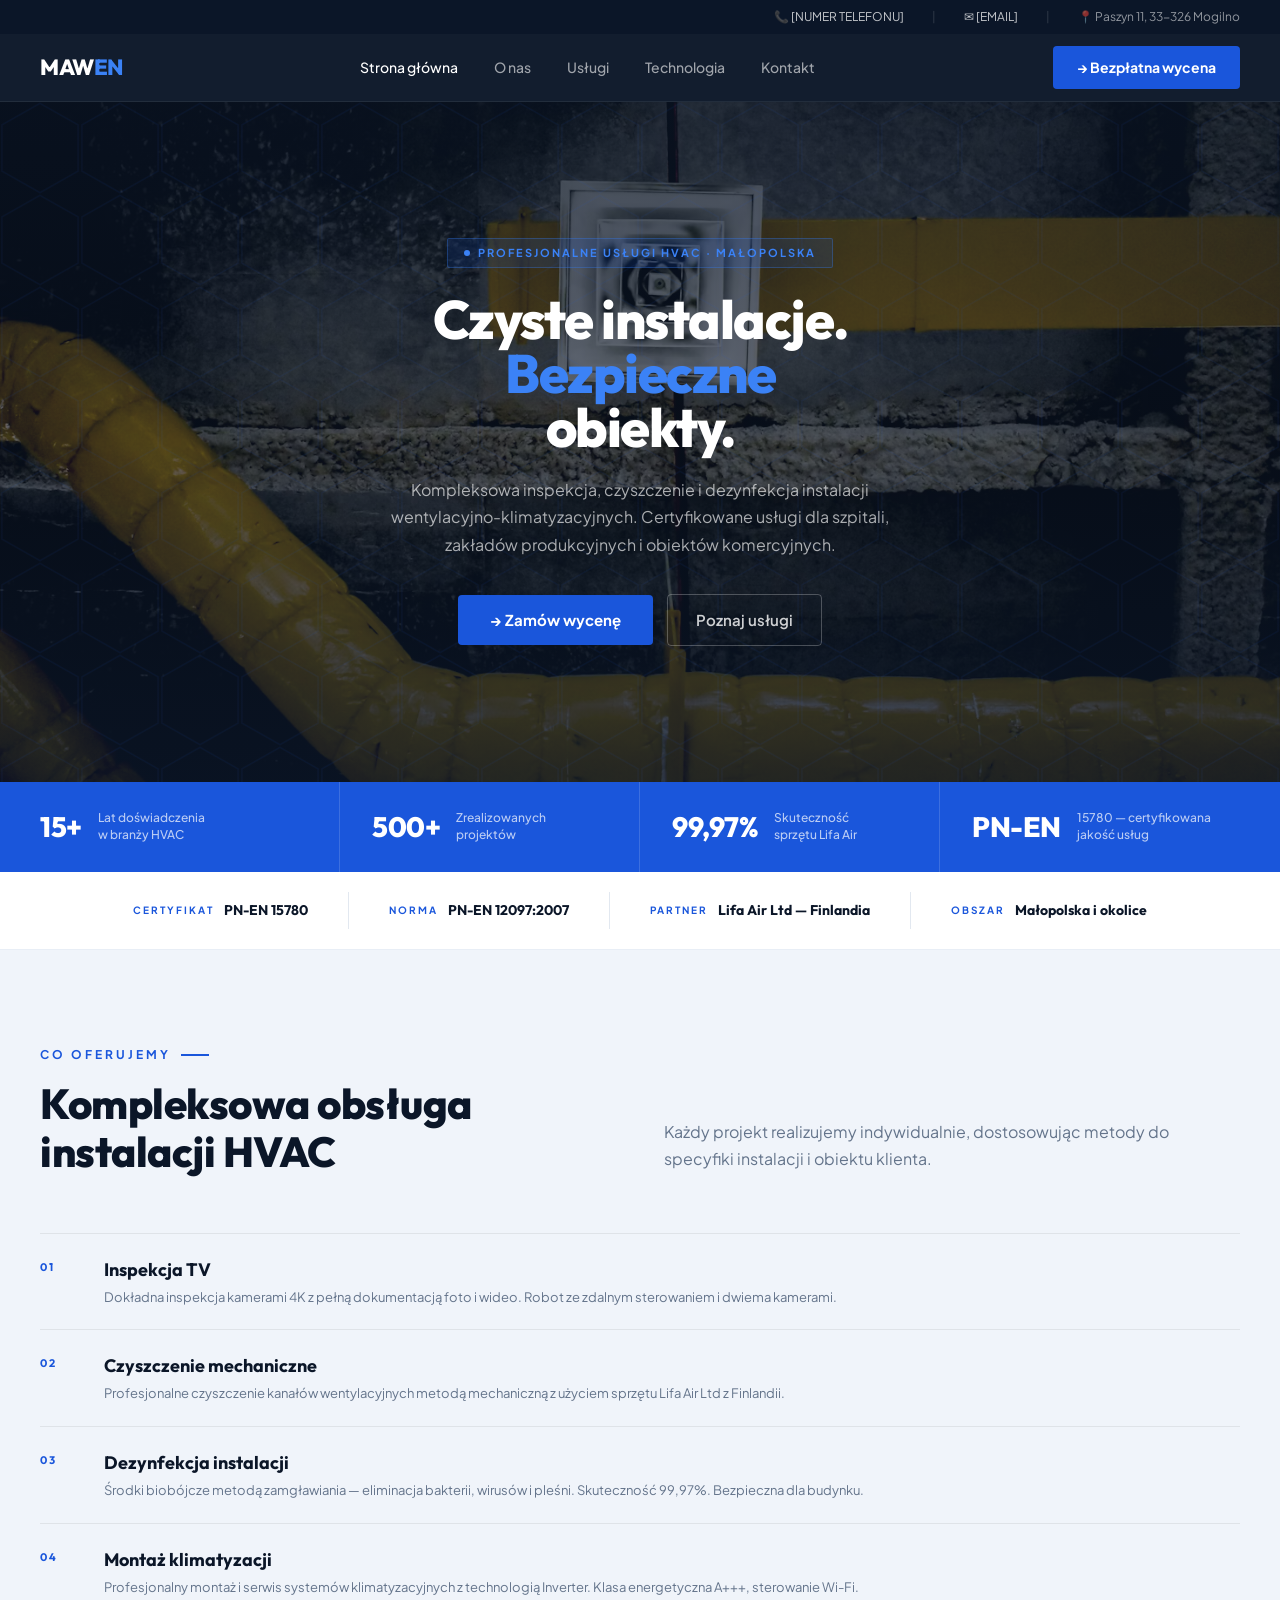
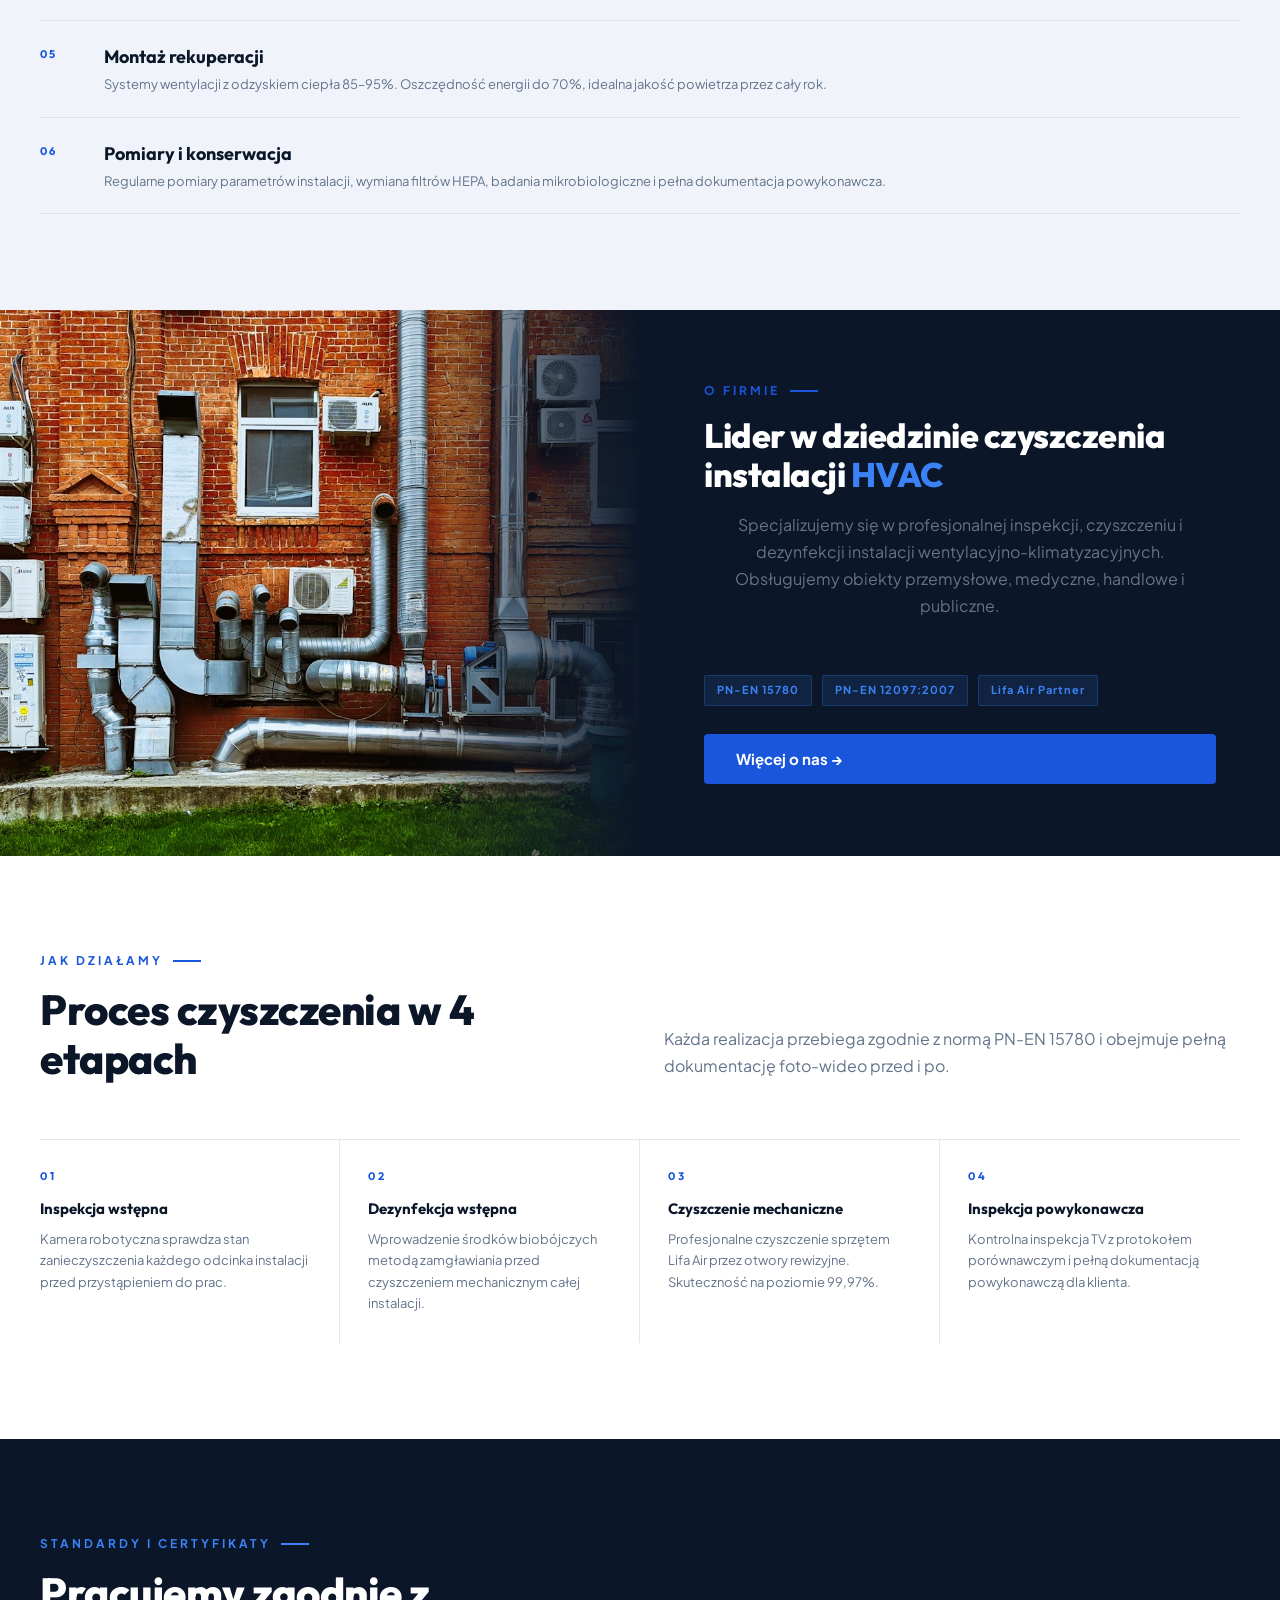
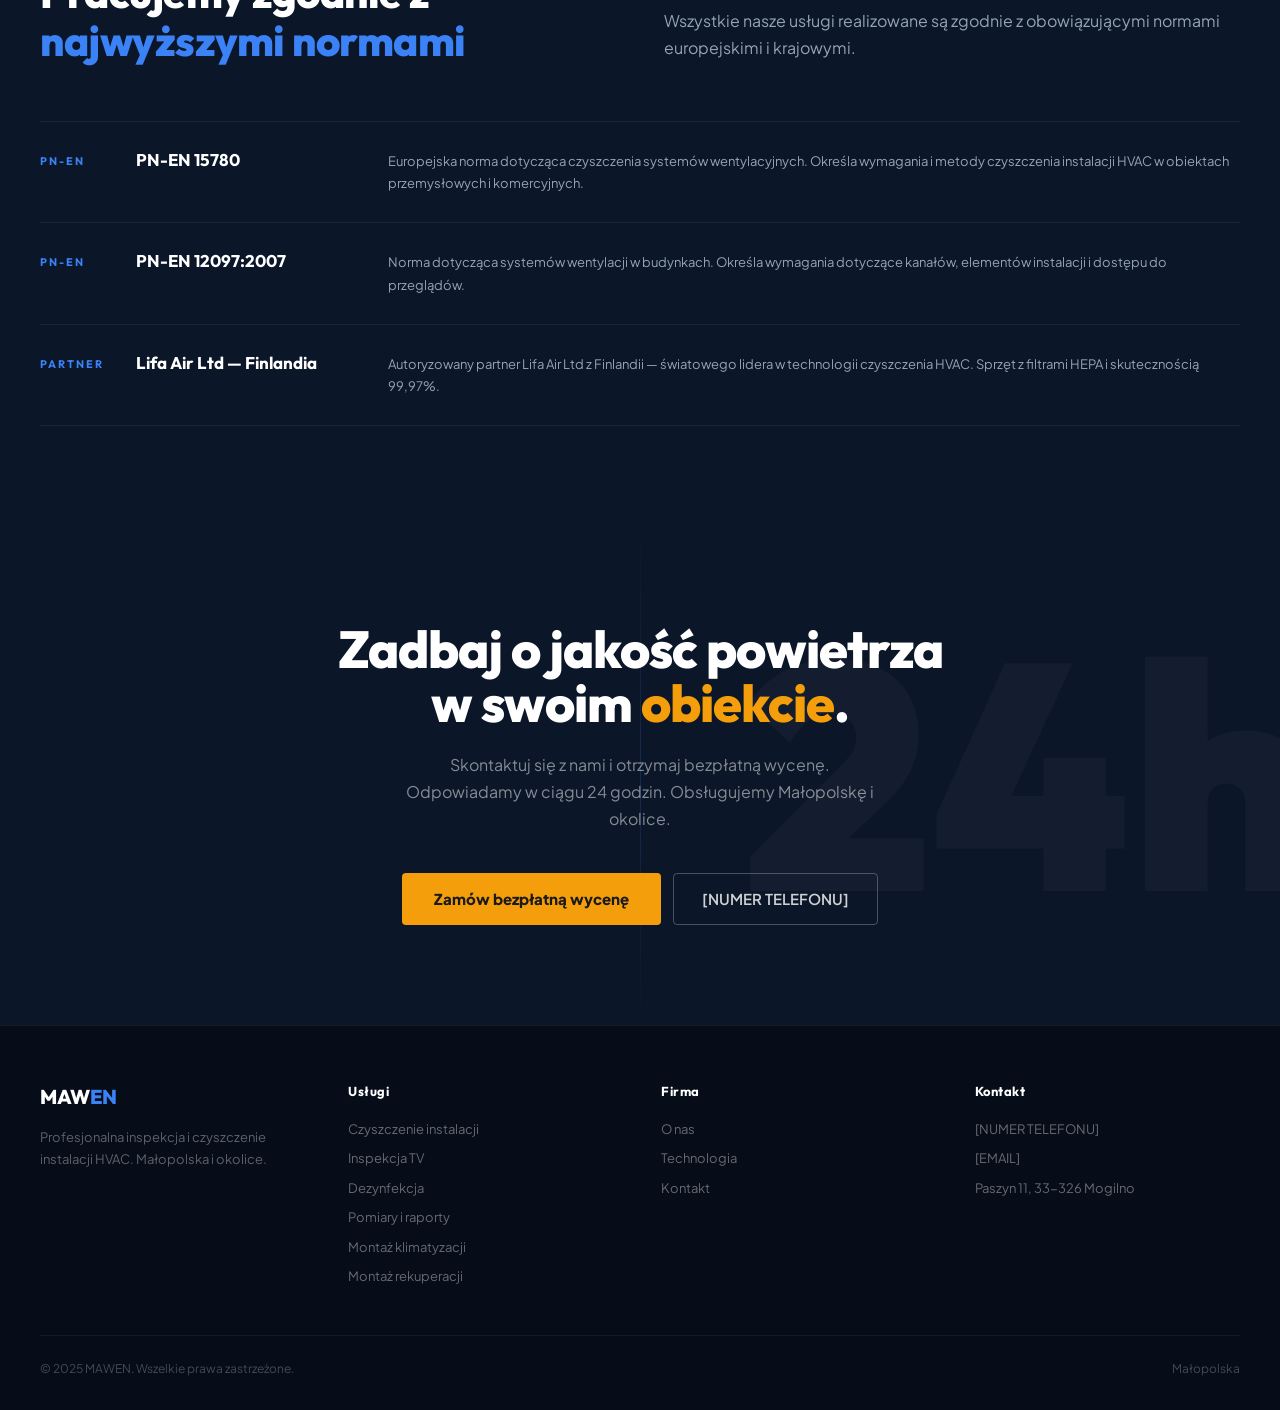
==== index.html @ 99e50eed "Strona MAWEN — statyczna witryna pod GitHub Pages Made-with: Cursor" ====
<!DOCTYPE html>
<html lang="pl">
<head>
<meta charset="UTF-8">
<meta name="viewport" content="width=device-width, initial-scale=1.0">
<title>MAWEN — Profesjonalna inspekcja i czyszczenie instalacji HVAC</title>
<meta name="description" content="MAWEN — profesjonalne czyszczenie, inspekcja TV i dezynfekcja instalacji wentylacyjno-klimatyzacyjnych HVAC. Certyfikowane usługi dla szpitali, zakładów przemysłowych i obiektów komercyjnych. Paszyn, Małopolska.">
<link rel="preconnect" href="https://fonts.googleapis.com">
<link href="https://fonts.googleapis.com/css2?family=Outfit:wght@400;700;800;900&family=Plus+Jakarta+Sans:wght@400;500;600;700&display=swap" rel="stylesheet">
<link rel="icon" type="image/svg+xml" href="/favicon.svg">
<link rel="stylesheet" href="styles/site.css">
</head>
<body>

<div class="topbar">
  <a href="tel:[NUMER TELEFONU]">📞 [NUMER TELEFONU]</a>
  <span class="topbar-sep">|</span>
  <a href="mailto:[EMAIL]">✉ [EMAIL]</a>
  <span class="topbar-sep">|</span>
  <span>📍 Paszyn 11, 33-326 Mogilno</span>
</div>

<nav class="navbar">
  <a href="index.html" class="nav-logo">MAW<span>EN</span></a>
  <div class="nav-links">
    <a href="index.html" class="active">Strona główna</a>
    <a href="o-nas.html">O nas</a>
    <a href="uslugi.html">Usługi</a>
    <a href="technologia.html">Technologia</a>
    <a href="kontakt.html">Kontakt</a>
  </div>
  <a href="kontakt.html#wycena" class="nav-cta">→ Bezpłatna wycena</a>
  <button class="hamburger" onclick="toggleMenu()" aria-label="Menu">
    <span></span><span></span><span></span>
  </button>
</nav>
<div class="mobile-menu" id="mobile-menu">
  <a href="index.html">Strona główna</a>
  <a href="o-nas.html">O nas</a>
  <a href="uslugi.html">Usługi</a>
  <a href="technologia.html">Technologia</a>
  <a href="kontakt.html">Kontakt</a>
  <a href="kontakt.html#wycena" class="nav-cta">→ Bezpłatna wycena</a>
</div>

<!-- HERO -->
<section class="hero">
  <div class="hero-bg" style="background-image:url('/images/photo-1558358235-a0a93f68a52c.avif')"></div>
  <div class="hero-content">
    <div class="hero-badge">Profesjonalne usługi HVAC · Małopolska</div>
    <h1>Czyste instalacje.<br><span>Bezpieczne</span><br>obiekty.</h1>
    <p class="hero-sub">Kompleksowa inspekcja, czyszczenie i dezynfekcja instalacji wentylacyjno-klimatyzacyjnych. Certyfikowane usługi dla szpitali, zakładów produkcyjnych i obiektów komercyjnych.</p>
    <div class="hero-btns">
      <a href="kontakt.html#wycena" class="btn-primary">→ Zamów wycenę</a>
      <a href="uslugi.html" class="btn-outline">Poznaj usługi</a>
    </div>
  </div>
</section>

<!-- STATS BAR -->
<div class="stats-bar">
  <div class="stat-item">
    <div class="stat-num">15+</div>
    <div class="stat-label">Lat doświadczenia<br>w branży HVAC</div>
  </div>
  <div class="stat-item">
    <div class="stat-num">500+</div>
    <div class="stat-label">Zrealizowanych<br>projektów</div>
  </div>
  <div class="stat-item">
    <div class="stat-num">99,97%</div>
    <div class="stat-label">Skuteczność<br>sprzętu Lifa Air</div>
  </div>
  <div class="stat-item">
    <div class="stat-num">PN-EN</div>
    <div class="stat-label">15780 — certyfikowana<br>jakość usług</div>
  </div>
</div>

<!-- TRUST BAR -->
<div class="trust-bar">
  <div class="trust-item">
    <span class="trust-item-tag">Certyfikat</span>
    <span class="trust-item-name">PN-EN 15780</span>
  </div>
  <div class="trust-item">
    <span class="trust-item-tag">Norma</span>
    <span class="trust-item-name">PN-EN 12097:2007</span>
  </div>
  <div class="trust-item">
    <span class="trust-item-tag">Partner</span>
    <span class="trust-item-name">Lifa Air Ltd — Finlandia</span>
  </div>
  <div class="trust-item">
    <span class="trust-item-tag">Obszar</span>
    <span class="trust-item-name">Małopolska i okolice</span>
  </div>
</div>

<!-- USŁUGI OVERVIEW -->
<section class="section section-light">
  <div class="section-header-2col">
    <div>
      <div class="section-label">Co oferujemy</div>
      <h2>Kompleksowa obsługa instalacji HVAC</h2>
    </div>
    <p class="section-intro">Każdy projekt realizujemy indywidualnie, dostosowując metody do specyfiki instalacji i obiektu klienta.</p>
  </div>
  <div class="svc-list">
    <a href="uslugi.html#inspekcja" class="svc-item">
      <div class="svc-item-left">
        <span class="svc-item-index">01</span>
        <div>
          <div class="svc-item-name">Inspekcja TV</div>
          <div class="svc-item-desc">Dokładna inspekcja kamerami 4K z pełną dokumentacją foto i wideo. Robot ze zdalnym sterowaniem i dwiema kamerami.</div>
        </div>
      </div>
      <span class="svc-item-arrow">Dowiedz się więcej →</span>
    </a>
    <a href="uslugi.html#czyszczenie" class="svc-item">
      <div class="svc-item-left">
        <span class="svc-item-index">02</span>
        <div>
          <div class="svc-item-name">Czyszczenie mechaniczne</div>
          <div class="svc-item-desc">Profesjonalne czyszczenie kanałów wentylacyjnych metodą mechaniczną z użyciem sprzętu Lifa Air Ltd z Finlandii.</div>
        </div>
      </div>
      <span class="svc-item-arrow">Dowiedz się więcej →</span>
    </a>
    <a href="uslugi.html#dezynfekcja" class="svc-item">
      <div class="svc-item-left">
        <span class="svc-item-index">03</span>
        <div>
          <div class="svc-item-name">Dezynfekcja instalacji</div>
          <div class="svc-item-desc">Środki biobójcze metodą zamgławiania — eliminacja bakterii, wirusów i pleśni. Skuteczność 99,97%. Bezpieczna dla budynku.</div>
        </div>
      </div>
      <span class="svc-item-arrow">Dowiedz się więcej →</span>
    </a>
    <a href="uslugi.html#klimatyzacja" class="svc-item">
      <div class="svc-item-left">
        <span class="svc-item-index">04</span>
        <div>
          <div class="svc-item-name">Montaż klimatyzacji</div>
          <div class="svc-item-desc">Profesjonalny montaż i serwis systemów klimatyzacyjnych z technologią Inverter. Klasa energetyczna A+++, sterowanie Wi-Fi.</div>
        </div>
      </div>
      <span class="svc-item-arrow">Dowiedz się więcej →</span>
    </a>
    <a href="uslugi.html#rekuperacja" class="svc-item">
      <div class="svc-item-left">
        <span class="svc-item-index">05</span>
        <div>
          <div class="svc-item-name">Montaż rekuperacji</div>
          <div class="svc-item-desc">Systemy wentylacji z odzyskiem ciepła 85–95%. Oszczędność energii do 70%, idealna jakość powietrza przez cały rok.</div>
        </div>
      </div>
      <span class="svc-item-arrow">Dowiedz się więcej →</span>
    </a>
    <a href="uslugi.html#pomiary" class="svc-item">
      <div class="svc-item-left">
        <span class="svc-item-index">06</span>
        <div>
          <div class="svc-item-name">Pomiary i konserwacja</div>
          <div class="svc-item-desc">Regularne pomiary parametrów instalacji, wymiana filtrów HEPA, badania mikrobiologiczne i pełna dokumentacja powykonawcza.</div>
        </div>
      </div>
      <span class="svc-item-arrow">Dowiedz się więcej →</span>
    </a>
  </div>
</section>

<!-- SPLIT: O FIRMIE -->
<div class="split">
  <div class="split-img split-img-r" style="background-image:url('/images/photo-1635604866833-70844856de75.avif')"></div>
  <div class="split-content">
    <div class="section-label">O firmie</div>
    <h2>Lider w dziedzinie czyszczenia<br>instalacji <span>HVAC</span></h2>
    <p class="section-intro">Specjalizujemy się w profesjonalnej inspekcji, czyszczeniu i dezynfekcji instalacji wentylacyjno-klimatyzacyjnych. Obsługujemy obiekty przemysłowe, medyczne, handlowe i publiczne.</p>
    <div class="cert-row">
      <span class="cert-tag">PN-EN 15780</span>
      <span class="cert-tag">PN-EN 12097:2007</span>
      <span class="cert-tag">Lifa Air Partner</span>
    </div>
    <a href="o-nas.html" class="btn-primary">Więcej o nas →</a>
  </div>
</div>

<!-- PROCES -->
<section class="section section-white">
  <div class="section-header-2col">
    <div>
      <div class="section-label">Jak działamy</div>
      <h2>Proces czyszczenia w 4 etapach</h2>
    </div>
    <p class="section-intro">Każda realizacja przebiega zgodnie z normą PN-EN 15780 i obejmuje pełną dokumentację foto-wideo przed i po.</p>
  </div>
  <div class="steps">
    <div class="step">
      <div class="step-num">01</div>
      <h3>Inspekcja wstępna</h3>
      <p>Kamera robotyczna sprawdza stan zanieczyszczenia każdego odcinka instalacji przed przystąpieniem do prac.</p>
    </div>
    <div class="step">
      <div class="step-num">02</div>
      <h3>Dezynfekcja wstępna</h3>
      <p>Wprowadzenie środków biobójczych metodą zamgławiania przed czyszczeniem mechanicznym całej instalacji.</p>
    </div>
    <div class="step">
      <div class="step-num">03</div>
      <h3>Czyszczenie mechaniczne</h3>
      <p>Profesjonalne czyszczenie sprzętem Lifa Air przez otwory rewizyjne. Skuteczność na poziomie 99,97%.</p>
    </div>
    <div class="step">
      <div class="step-num">04</div>
      <h3>Inspekcja powykonawcza</h3>
      <p>Kontrolna inspekcja TV z protokołem porównawczym i pełną dokumentacją powykonawczą dla klienta.</p>
    </div>
  </div>
</section>

<!-- NORMY -->
<section class="section section-dark">
  <div class="section-header-2col">
    <div>
      <div class="section-label">Standardy i certyfikaty</div>
      <h2>Pracujemy zgodnie z <span>najwyższymi normami</span></h2>
    </div>
    <p class="section-intro">Wszystkie nasze usługi realizowane są zgodnie z obowiązującymi normami europejskimi i krajowymi.</p>
  </div>
  <div class="feature-rows">
    <div class="feature-row">
      <div class="feature-num">PN-EN</div>
      <div class="feature-title">PN-EN 15780</div>
      <div class="feature-body">Europejska norma dotycząca czyszczenia systemów wentylacyjnych. Określa wymagania i metody czyszczenia instalacji HVAC w obiektach przemysłowych i komercyjnych.</div>
    </div>
    <div class="feature-row">
      <div class="feature-num">PN-EN</div>
      <div class="feature-title">PN-EN 12097:2007</div>
      <div class="feature-body">Norma dotycząca systemów wentylacji w budynkach. Określa wymagania dotyczące kanałów, elementów instalacji i dostępu do przeglądów.</div>
    </div>
    <div class="feature-row">
      <div class="feature-num">PARTNER</div>
      <div class="feature-title">Lifa Air Ltd — Finlandia</div>
      <div class="feature-body">Autoryzowany partner Lifa Air Ltd z Finlandii — światowego lidera w technologii czyszczenia HVAC. Sprzęt z filtrami HEPA i skutecznością 99,97%.</div>
    </div>
  </div>
</section>

<!-- CTA -->
<div class="cta-band">
  <div class="cta-content">
    <h2>Zadbaj o jakość powietrza<br>w swoim <span>obiekcie</span>.</h2>
    <p>Skontaktuj się z nami i otrzymaj bezpłatną wycenę. Odpowiadamy w ciągu 24 godzin. Obsługujemy Małopolskę i okolice.</p>
    <div class="cta-btns">
      <a href="kontakt.html#wycena" class="btn-accent">Zamów bezpłatną wycenę</a>
      <a href="tel:[NUMER TELEFONU]" class="btn-outline">[NUMER TELEFONU]</a>
    </div>
  </div>
  <div class="cta-image" style="background-image:url('https://images.unsplash.com/photo-1621905251918-48416bd8575a?w=600&q=80&auto=format&fit=crop')"></div>
</div>

<!-- FOOTER -->
<footer>
  <div class="footer-top">
    <div class="footer-brand">
      <span class="nav-logo">MAW<span>EN</span></span>
      <p>Profesjonalna inspekcja i czyszczenie instalacji HVAC. Małopolska i okolice.</p>
    </div>
    <div class="footer-col">
      <h4>Usługi</h4>
      <ul>
        <li><a href="uslugi.html#czyszczenie">Czyszczenie instalacji</a></li>
        <li><a href="uslugi.html#inspekcja">Inspekcja TV</a></li>
        <li><a href="uslugi.html#dezynfekcja">Dezynfekcja</a></li>
        <li><a href="uslugi.html#pomiary">Pomiary i raporty</a></li>
        <li><a href="uslugi.html#klimatyzacja">Montaż klimatyzacji</a></li>
        <li><a href="uslugi.html#rekuperacja">Montaż rekuperacji</a></li>
      </ul>
    </div>
    <div class="footer-col">
      <h4>Firma</h4>
      <ul>
        <li><a href="o-nas.html">O nas</a></li>
        <li><a href="technologia.html">Technologia</a></li>
        <li><a href="kontakt.html">Kontakt</a></li>
      </ul>
    </div>
    <div class="footer-col">
      <h4>Kontakt</h4>
      <ul>
        <li><a href="tel:[NUMER TELEFONU]">[NUMER TELEFONU]</a></li>
        <li><a href="mailto:[EMAIL]">[EMAIL]</a></li>
        <li>Paszyn 11, 33-326 Mogilno</li>
      </ul>
    </div>
  </div>
  <div class="footer-bottom">
    <span>© 2025 MAWEN. Wszelkie prawa zastrzeżone.</span>
    <span>Małopolska</span>
  </div>
</footer>

<script>
function toggleMenu() {
  document.getElementById('mobile-menu').classList.toggle('open');
}
</script>
</body>
</html>
---- styles/site.css ----
/* ===== RESET & BASE ===== */
*, *::before, *::after { box-sizing: border-box; margin: 0; padding: 0; }

:root {
  --navy:       #0b1628;
  --navy2:      #0f1e35;
  --blue:       #1a56db;
  --blue-light: #3b82f6;
  --accent:     #f59e0b;
  --white:      #ffffff;
  --gray:       #94a3b8;
  --light-bg:   #f0f4fa;
  --text-dark:  #0b1628;
  --text-muted: #64748b;
  --font-head:  'Outfit', sans-serif;
  --font-body:  'Plus Jakarta Sans', sans-serif;

  /* Globalny max-width kontenera */
  --max-w: 1200px;
  /* --cx = side padding który centruje treść względem max-w */
  --cx: max(24px, calc((100vw - var(--max-w)) / 2));
}

/* Szersze kontenery na dużych ekranach */
@media (min-width: 1920px) {
  :root { --max-w: 1440px; }
}
@media (min-width: 2400px) {
  :root { --max-w: 1680px; }
}

html { scroll-behavior: smooth; }
body {
  font-family: var(--font-body);
  background: var(--white);
  color: var(--text-dark);
  line-height: 1.5;
  overflow-x: hidden;
}
img { display: block; max-width: 100%; }
a { text-decoration: none; color: inherit; }

/* ===== TOPBAR ===== */
.topbar {
  background: var(--navy);
  padding: 8px var(--cx);
  display: flex;
  justify-content: flex-end;
  gap: 28px;
  align-items: center;
  font-size: 12px;
  color: rgba(255,255,255,0.55);
}
.topbar a { color: rgba(255,255,255,0.75); transition: color .2s; }
.topbar a:hover { color: #fff; }
.topbar-sep { color: rgba(255,255,255,0.15); }

/* ===== NAVBAR ===== */
.navbar {
  position: sticky;
  top: 0;
  z-index: 100;
  background: rgba(11,22,40,0.97);
  backdrop-filter: blur(12px);
  -webkit-backdrop-filter: blur(12px);
  border-bottom: 1px solid rgba(255,255,255,0.07);
  padding: 0 var(--cx);
  height: 68px;
  display: flex;
  align-items: center;
  justify-content: space-between;
}
.nav-logo {
  font-family: var(--font-head);
  font-size: 22px;
  font-weight: 800;
  letter-spacing: -0.5px;
  color: #fff;
}
.nav-logo span { color: var(--blue-light); }
.nav-links {
  display: flex;
  gap: 36px;
  font-size: 14px;
  font-weight: 500;
  color: rgba(255,255,255,0.6);
}
.nav-links a { transition: color .2s; }
.nav-links a:hover, .nav-links a.active { color: #fff; }
.nav-cta {
  background: var(--blue);
  color: #fff;
  font-family: var(--font-body);
  font-size: 14px;
  font-weight: 700;
  padding: 11px 24px;
  border: none;
  cursor: pointer;
  border-radius: 4px;
  transition: background .2s;
  display: inline-block;
}
.nav-cta:hover { background: #1d4ed8; color: #fff; }

/* Hamburger */
.hamburger {
  display: none;
  flex-direction: column;
  gap: 5px;
  cursor: pointer;
  padding: 4px;
  background: none;
  border: none;
}
.hamburger span { display: block; width: 24px; height: 2px; background: #fff; transition: all .3s; }
.mobile-menu {
  display: none;
  position: fixed;
  top: 68px; left: 0; right: 0;
  background: var(--navy);
  border-top: 1px solid rgba(255,255,255,0.1);
  padding: 24px 32px;
  flex-direction: column;
  gap: 20px;
  z-index: 99;
}
.mobile-menu.open { display: flex; }
.mobile-menu a { font-size: 16px; font-weight: 600; color: rgba(255,255,255,0.8); }
.mobile-menu .nav-cta { text-align: center; width: 100%; }

/* ===== HERO ===== */
.hero {
  position: relative;
  min-height: 680px;
  display: flex;
  align-items: center;
  justify-content: center;
  overflow: hidden;
}
.hero-bg {
  position: absolute;
  inset: 0;
  background-size: cover;
  background-position: center;
}
.hero-bg::before {
  content: '';
  position: absolute;
  inset: 0;
  background: linear-gradient(180deg, rgba(11,22,40,0.75) 0%, rgba(11,22,40,0.60) 50%, rgba(11,22,40,0.85) 100%);
}
.hero-bg::after {
  content: '';
  position: absolute;
  inset: 0;
  background-image: url("data:image/svg+xml,%3Csvg width='60' height='70' viewBox='0 0 60 70' fill='none' xmlns='http://www.w3.org/2000/svg'%3E%3Cpath d='M30 1L59 17.5V52.5L30 69L1 52.5V17.5L30 1Z' stroke='rgba(26%2C86%2C219%2C0.07)' stroke-width='1'/%3E%3C/svg%3E");
  background-size: 80px 92px;
}

.hero-content {
  position: relative;
  z-index: 2;
  width: 100%;
  max-width: 760px;
  padding: 100px 24px;
  text-align: center;
  display: flex;
  flex-direction: column;
  align-items: center;
}

.hero-badge {
  display: inline-flex;
  align-items: center;
  gap: 8px;
  background: rgba(26,86,219,0.15);
  border: 1px solid rgba(59,130,246,0.3);
  color: var(--blue-light);
  font-size: 11px;
  font-weight: 700;
  letter-spacing: 2px;
  text-transform: uppercase;
  padding: 6px 16px;
  border-radius: 2px;
  margin-bottom: 24px;
}
.hero-badge::before {
  content: '';
  width: 6px; height: 6px;
  border-radius: 50%;
  background: var(--blue-light);
  animation: blink 2s ease-in-out infinite;
}
@keyframes blink { 0%,100%{opacity:1} 50%{opacity:0.3} }

.hero h1 {
  font-family: var(--font-head);
  font-size: 54px;
  font-weight: 800;
  line-height: 1.0;
  letter-spacing: -1.5px;
  color: #fff;
  margin-bottom: 22px;
}
.hero h1 span { color: var(--blue-light); }
.hero-sub {
  font-size: 16px;
  color: rgba(255,255,255,0.65);
  line-height: 1.7;
  margin-bottom: 36px;
  max-width: 560px;
  text-align: center;
}
.hero-btns { display: flex; gap: 14px; align-items: center; flex-wrap: wrap; justify-content: center; }

/* ===== BUTTONS ===== */
.btn-primary {
  background: var(--blue);
  color: #fff;
  font-family: var(--font-body);
  font-size: 15px;
  font-weight: 700;
  padding: 14px 32px;
  border: none;
  cursor: pointer;
  border-radius: 4px;
  display: inline-flex;
  align-items: center;
  gap: 8px;
  transition: background .2s;
}
.btn-primary:hover { background: #1d4ed8; color: #fff; }

.btn-outline {
  background: transparent;
  color: rgba(255,255,255,0.8);
  font-family: var(--font-body);
  font-size: 15px;
  font-weight: 600;
  padding: 14px 28px;
  border: 1px solid rgba(255,255,255,0.25);
  cursor: pointer;
  border-radius: 4px;
  display: inline-flex;
  align-items: center;
  gap: 8px;
  transition: all .2s;
}
.btn-outline:hover { border-color: rgba(255,255,255,0.5); color: #fff; }

.btn-outline-dark {
  background: transparent;
  color: var(--blue);
  font-family: var(--font-body);
  font-size: 14px;
  font-weight: 700;
  padding: 12px 24px;
  border: 1px solid var(--blue);
  cursor: pointer;
  border-radius: 4px;
  display: inline-flex;
  align-items: center;
  gap: 8px;
  transition: all .2s;
}
.btn-outline-dark:hover { background: var(--blue); color: #fff; }

.btn-accent {
  background: var(--accent);
  color: #1a1a1a;
  font-family: var(--font-body);
  font-size: 15px;
  font-weight: 800;
  padding: 14px 32px;
  border: none;
  cursor: pointer;
  border-radius: 4px;
  display: inline-flex;
  align-items: center;
  gap: 8px;
  transition: background .2s;
}
.btn-accent:hover { background: #d97706; }

/* ===== STATS BAR ===== */
.stats-bar {
  background: var(--blue);
  padding: 0 var(--cx);
  display: grid;
  grid-template-columns: repeat(4, 1fr);
}
.stat-item {
  padding: 24px 0 24px 32px;
  border-right: 1px solid rgba(255,255,255,0.15);
  display: flex;
  align-items: center;
  gap: 16px;
}
.stat-item:first-child { padding-left: 0; }
.stat-item:last-child { border-right: none; }
.stat-num {
  font-family: var(--font-head);
  font-size: 28px;
  font-weight: 800;
  color: #fff;
  letter-spacing: -0.5px;
  white-space: nowrap;
}
.stat-label { font-size: 12px; font-weight: 500; color: rgba(255,255,255,0.7); line-height: 1.4; }

/* ===== SECTIONS ===== */
/* Sekcje używają --cx jako padding boczny — content automatycznie centruje się w max-w */
.section {
  padding: 96px var(--cx);
}
.section-dark  { background: var(--navy); color: #fff; }
.section-light { background: var(--light-bg); }
.section-white { background: #fff; }

.section-label {
  font-size: 12px;
  font-weight: 700;
  letter-spacing: 3px;
  text-transform: uppercase;
  color: var(--blue);
  margin-bottom: 16px;
  display: flex;
  align-items: center;
  justify-content: center;
  gap: 10px;
}
.section-label::before,
.section-label::after { content: ''; display: block; width: 28px; height: 2px; background: currentColor; }
.section-dark .section-label { color: var(--blue-light); }

.section h2 {
  font-family: var(--font-head);
  font-size: 42px;
  font-weight: 800;
  letter-spacing: -0.5px;
  margin: 0 auto 18px;
  line-height: 1.15;
  color: var(--text-dark);
  text-align: center;
  max-width: 760px;
}
.section-dark h2 { color: #fff; }
.section h2 span { color: var(--blue-light); }

.section-intro {
  font-size: 16px;
  color: var(--text-muted);
  margin: 0 auto 56px;
  max-width: 620px;
  line-height: 1.7;
  text-align: center;
}
.section-dark .section-intro { color: var(--gray); }

/* ===== FEATURE ROWS ===== */
.feature-rows { display: flex; flex-direction: column; }
.feature-row {
  display: grid;
  grid-template-columns: 64px 220px 1fr;
  gap: 32px;
  padding: 28px 0;
  border-bottom: 1px solid rgba(255,255,255,0.07);
  align-items: start;
}
.feature-row:first-child { border-top: 1px solid rgba(255,255,255,0.07); }
.feature-row-light { border-bottom-color: #e2e8f0; }
.feature-row-light:first-child { border-top-color: #e2e8f0; }
.feature-row-light:hover { background: rgba(26,86,219,0.02); }

.feature-num {
  font-family: var(--font-head);
  font-size: 11px;
  font-weight: 700;
  color: var(--blue-light);
  letter-spacing: 2px;
  padding-top: 3px;
}
.feature-row-light .feature-num { color: var(--blue); }

.feature-title {
  font-family: var(--font-head);
  font-size: 17px;
  font-weight: 700;
  color: #fff;
  line-height: 1.2;
}
.feature-row-light .feature-title { color: var(--text-dark); }

.feature-body { font-size: 13px; color: var(--gray); line-height: 1.7; }
.feature-row-light .feature-body { color: var(--text-muted); }

.feature-rows-2col .feature-row { grid-template-columns: 64px 1fr; }

/* ===== SERVICES OVERVIEW (strona główna) ===== */
.svc-list { display: flex; flex-direction: column; }
.svc-item {
  display: grid;
  grid-template-columns: 1fr auto;
  align-items: center;
  padding: 22px 0;
  border-bottom: 1px solid rgba(0,0,0,0.07);
  gap: 24px;
  cursor: pointer;
  transition: background .15s;
}
.svc-item:first-child { border-top: 1px solid rgba(0,0,0,0.07); }
.svc-item-dark { border-bottom-color: rgba(255,255,255,0.07); }
.svc-item-dark:first-child { border-top-color: rgba(255,255,255,0.07); }

.svc-item-left {
  display: grid;
  grid-template-columns: 44px 1fr;
  align-items: start;
  gap: 20px;
}
.svc-item-index {
  font-family: var(--font-head);
  font-size: 11px;
  font-weight: 700;
  color: var(--blue);
  letter-spacing: 2px;
  padding-top: 3px;
}
.svc-item-dark .svc-item-index { color: var(--blue-light); }
.svc-item-name {
  font-family: var(--font-head);
  font-size: 18px;
  font-weight: 700;
  color: var(--text-dark);
  margin-bottom: 4px;
}
.svc-item-dark .svc-item-name { color: #fff; }
.svc-item-desc { font-size: 13px; color: var(--text-muted); line-height: 1.6; }
.svc-item-dark .svc-item-desc { color: var(--gray); }
.svc-item-arrow {
  font-size: 13px;
  font-weight: 700;
  color: var(--blue);
  white-space: nowrap;
  opacity: 0;
  transition: opacity .2s;
}
.svc-item:hover .svc-item-arrow { opacity: 1; }
.svc-item-dark .svc-item-arrow { color: var(--blue-light); }

/* ===== SERVICE CARDS (podstrona usługi) ===== */
.svc-icon { font-size: 24px; margin-bottom: 10px; }

.svc-card h3 { font-family: var(--font-head); font-size: 16px; font-weight: 700; color: var(--text-dark); margin-bottom: 8px; }
.svc-card p { font-size: 13px; color: var(--text-muted); line-height: 1.65; }

.svc-card-dark h3 { font-family: var(--font-head); font-size: 16px; font-weight: 700; color: #fff; margin-bottom: 8px; }
.svc-card-dark p { font-size: 13px; color: var(--gray); line-height: 1.65; }

/* ===== GRIDS ===== */
.svc-grid   { display: grid; grid-template-columns: repeat(4, 1fr); gap: 20px; }
.svc-grid-3 { display: grid; grid-template-columns: repeat(3, 1fr); gap: 20px; }
.svc-grid-2 { display: grid; grid-template-columns: repeat(2, 1fr); gap: 20px; }

/* ===== VALUES (o-nas) ===== */
.values-list { display: flex; flex-direction: column; }
.value-row {
  display: grid;
  grid-template-columns: 220px 1fr;
  gap: 40px;
  padding: 24px 0;
  border-bottom: 1px solid rgba(255,255,255,0.07);
  align-items: start;
}
.value-row:first-child { border-top: 1px solid rgba(255,255,255,0.07); }
.value-head { font-family: var(--font-head); font-size: 16px; font-weight: 700; color: #fff; }
.value-head small {
  display: block;
  font-family: var(--font-body);
  font-size: 11px;
  font-weight: 700;
  letter-spacing: 2px;
  text-transform: uppercase;
  color: var(--blue-light);
  margin-bottom: 6px;
}
.value-text { font-size: 13px; color: var(--gray); line-height: 1.7; }

/* Objects - 2-col */
.obj-list { display: grid; grid-template-columns: 1fr 1fr; }
.obj-row { padding: 28px 0; border-bottom: 1px solid rgba(255,255,255,0.07); }
.obj-row:nth-child(odd)  { padding-right: 40px; border-right: 1px solid rgba(255,255,255,0.07); }
.obj-row:nth-child(even) { padding-left: 40px; }
.obj-row:nth-last-child(-n+2) { border-bottom: none; }
.obj-row-label { font-size: 11px; font-weight: 700; letter-spacing: 2px; text-transform: uppercase; color: var(--blue-light); margin-bottom: 8px; }
.obj-row h3 { font-family: var(--font-head); font-size: 18px; font-weight: 700; color: #fff; margin-bottom: 6px; }
.obj-row p { font-size: 13px; color: var(--gray); line-height: 1.6; }

/* ===== TECH SPECS (technologia) ===== */
.tech-rows { display: flex; flex-direction: column; margin-top: 8px; }
.tech-row {
  display: grid;
  grid-template-columns: 200px 1fr 1fr;
  gap: 32px;
  padding: 24px 0;
  border-bottom: 1px solid rgba(255,255,255,0.07);
  align-items: start;
}
.tech-row:first-child { border-top: 1px solid rgba(255,255,255,0.07); }
.tech-row-name { font-family: var(--font-head); font-size: 15px; font-weight: 700; color: #fff; display: flex; align-items: center; gap: 10px; }
.tech-row-name span { font-size: 20px; }
.tech-row-desc { font-size: 13px; color: var(--gray); line-height: 1.65; }
.tech-row-specs { list-style: none; display: flex; flex-direction: column; gap: 6px; }
.tech-row-specs li { font-size: 12px; color: rgba(255,255,255,0.45); display: flex; align-items: center; gap: 8px; }
.tech-row-specs li::before { content: ''; width: 4px; height: 4px; border-radius: 50%; background: var(--blue-light); flex-shrink: 0; }

/* ===== NORM ROWS ===== */
.norm-rows { display: flex; flex-direction: column; }
.norm-row {
  display: grid;
  grid-template-columns: 180px 1fr 1fr;
  gap: 48px;
  padding: 32px 0;
  border-bottom: 1px solid #e2e8f0;
  align-items: start;
}
.norm-row:first-child { border-top: 1px solid #e2e8f0; }
.norm-row-id { font-family: var(--font-head); font-size: 20px; font-weight: 800; color: var(--blue); letter-spacing: -0.3px; line-height: 1.2; }
.norm-row h3 { font-family: var(--font-head); font-size: 15px; font-weight: 700; color: var(--text-dark); margin-bottom: 8px; }
.norm-row p { font-size: 13px; color: var(--text-muted); line-height: 1.65; }

/* ===== STEPS ===== */
.steps {
  display: grid;
  grid-template-columns: repeat(4, 1fr);
  border-top: 1px solid rgba(0,0,0,0.08);
}
.steps::before { display: none; }
.step {
  padding: 28px 28px 28px 0;
  border-right: 1px solid rgba(0,0,0,0.08);
}
.step:last-child  { border-right: none; }
.step:first-child { padding-left: 0; }
.step:not(:first-child) { padding-left: 28px; }
.step-num {
  font-family: var(--font-head);
  font-size: 11px;
  font-weight: 700;
  letter-spacing: 3px;
  color: var(--blue);
  margin-bottom: 14px;
  display: block;
  background: none;
  border-radius: 0;
  width: auto; height: auto;
}
.step h3 { font-family: var(--font-head); font-size: 15px; font-weight: 700; color: var(--text-dark); margin-bottom: 8px; }
.step p  { font-size: 13px; color: var(--text-muted); line-height: 1.65; }

.section-dark .steps   { border-top-color: rgba(255,255,255,0.07); }
.section-dark .step    { border-right-color: rgba(255,255,255,0.07); }
.section-dark .step-num { color: var(--blue-light); }
.section-dark .step h3  { color: #fff; }
.section-dark .step p   { color: var(--gray); }
.section-white .steps  { border-top-color: #e2e8f0; }
.section-white .step   { border-right-color: #e2e8f0; }
.section-light .steps  { border-top-color: #dde6f0; }
.section-light .step   { border-right-color: #dde6f0; }

/* ===== SPLIT (pół-na-pół) ===== */
.split {
  display: grid;
  grid-template-columns: 1fr 1fr;
}
.split-img {
  background-size: cover;
  background-position: center;
  position: relative;
  min-height: 480px;
}
.split-img-r::after {
  content: '';
  position: absolute; inset: 0;
  background: linear-gradient(to right, transparent 60%, var(--navy) 100%);
}
.split-img-l::after {
  content: '';
  position: absolute; inset: 0;
  background: linear-gradient(to left, transparent 60%, var(--navy) 100%);
}
.split-content {
  padding: 72px clamp(32px, 5vw, 72px);
  display: flex;
  flex-direction: column;
  justify-content: center;
  background: var(--navy);
}
.split-content h2 { font-family: var(--font-head); font-size: 34px; font-weight: 800; color: #fff; letter-spacing: -0.5px; margin-bottom: 16px; line-height: 1.15; text-align: left; max-width: none; }
.split-content h2 span { color: var(--blue-light); }
.split-content .section-label { justify-content: flex-start; }
.split-content .section-label::before { display: none; }
.split-content-light { background: var(--light-bg); }
.split-content-light h2 { color: var(--text-dark); }
.split-content-light .section-label { color: var(--blue); }
.split-content-light p { color: var(--text-muted); }

/* ===== CERT TAGS ===== */
.cert-row { display: flex; gap: 10px; flex-wrap: wrap; margin-bottom: 28px; }
.cert-tag {
  background: rgba(59,130,246,0.12);
  border: 1px solid rgba(59,130,246,0.25);
  color: var(--blue-light);
  font-size: 11px; font-weight: 700;
  letter-spacing: 1px;
  padding: 6px 12px;
  border-radius: 2px;
}

/* ===== VALUES GRID ===== */
.values-grid { display: grid; grid-template-columns: repeat(3, 1fr); gap: 16px; }
.value-card {
  background: rgba(255,255,255,0.04);
  border: 1px solid rgba(255,255,255,0.08);
  border-left: 3px solid var(--blue-light);
  padding: 24px; border-radius: 4px;
}
.value-card h3 { font-family: var(--font-head); font-size: 15px; font-weight: 700; color: #fff; margin-bottom: 8px; }
.value-card p { font-size: 13px; color: var(--gray); line-height: 1.6; }

/* ===== OBJECTS GRID ===== */
.obj-grid { display: grid; grid-template-columns: repeat(4, 1fr); gap: 16px; }
.obj-card {
  background: rgba(255,255,255,0.04);
  border: 1px solid rgba(255,255,255,0.08);
  padding: 28px 24px; border-radius: 4px;
  text-align: center;
  transition: background .2s;
}
.obj-card:hover { background: rgba(255,255,255,0.07); }
.obj-icon { font-size: 32px; margin-bottom: 14px; }
.obj-card h3 { font-family: var(--font-head); font-size: 15px; font-weight: 700; color: #fff; margin-bottom: 6px; }
.obj-card p { font-size: 13px; color: var(--gray); }

/* ===== SPEC LIST ===== */
.spec-list { list-style: none; display: flex; flex-direction: column; gap: 10px; }
.spec-list li { font-size: 14px; color: var(--gray); display: flex; align-items: flex-start; gap: 10px; line-height: 1.55; }
.spec-list li::before { content: '▸'; color: var(--blue-light); font-size: 10px; margin-top: 3px; flex-shrink: 0; }

/* ===== TRUST BAR ===== */
.trust-bar {
  background: #fff;
  border-bottom: 1px solid #e8eef6;
  padding: 20px var(--cx);
  display: flex;
  align-items: center;
  justify-content: center;
  gap: 0;
  flex-wrap: wrap;
}
.trust-item {
  display: flex;
  align-items: center;
  gap: 10px;
  padding: 8px 40px;
  border-right: 1px solid #e2e8f0;
}
.trust-item:last-child { border-right: none; }
.trust-item-tag {
  font-size: 10px;
  font-weight: 700;
  letter-spacing: 2px;
  text-transform: uppercase;
  color: var(--blue);
}
.trust-item-name {
  font-family: var(--font-head);
  font-size: 14px;
  font-weight: 700;
  color: var(--text-dark);
}

/* ===== SECTION HEADER 2-COL ===== */
/* Nagłówek sekcji w 2 kolumnach — tytuł po lewej, intro po prawej */
.section-header-2col {
  display: grid;
  grid-template-columns: 1fr 1fr;
  gap: 48px;
  align-items: end;
  margin-bottom: 56px;
}
.section-header-2col .section-label {
  justify-content: flex-start;
  margin-bottom: 16px;
}
.section-header-2col .section-label::before { display: none; }
.section-header-2col h2 {
  text-align: left;
  margin: 0;
  max-width: none;
}
.section-header-2col .section-intro {
  text-align: left;
  margin: 0;
  max-width: none;
  align-self: end;
  padding-bottom: 4px;
}
.section-dark .section-header-2col .section-intro { color: var(--gray); }

/* ===== CTA BAND ===== */
.cta-band {
  background: var(--navy);
  padding: 100px var(--cx);
  text-align: center;
  position: relative;
  overflow: hidden;
}
/* duże liczby w tle jako dekoracja */
.cta-band::before {
  content: '24h';
  position: absolute;
  right: -40px; top: 50%;
  transform: translateY(-50%);
  font-family: var(--font-head);
  font-size: 320px;
  font-weight: 900;
  color: rgba(255,255,255,0.03);
  line-height: 1;
  pointer-events: none;
  user-select: none;
}
.cta-band::after {
  content: '';
  position: absolute;
  left: 50%; top: 0; bottom: 0;
  width: 1px;
  background: linear-gradient(to bottom, transparent, rgba(59,130,246,0.2), transparent);
  pointer-events: none;
}
.cta-content {
  max-width: 680px;
  margin: 0 auto;
  position: relative;
  z-index: 1;
  padding: 0;
}
.cta-content h2 {
  font-family: var(--font-head);
  font-size: 52px; font-weight: 800;
  color: #fff; letter-spacing: -1px;
  margin: 0 auto 20px; line-height: 1.05;
  text-align: center; max-width: none;
}
.cta-content h2 span { color: var(--accent); }
.cta-content p { font-size: 16px; color: rgba(255,255,255,0.5); line-height: 1.7; margin: 0 auto 40px; max-width: 480px; text-align: center; }
.cta-btns { display: flex; gap: 12px; flex-wrap: wrap; justify-content: center; }
.cta-image { display: none; }

/* ===== PAGE HERO ===== */
.page-hero {
  background: var(--navy2);
  padding: 80px var(--cx) 72px;
  border-bottom: 1px solid rgba(255,255,255,0.07);
  display: flex;
  flex-direction: column;
  align-items: center;
  text-align: center;
}
.page-hero-over {
  font-size: 11px; font-weight: 700;
  letter-spacing: 3px; text-transform: uppercase;
  color: var(--blue-light);
  margin-bottom: 16px;
  display: flex; align-items: center; justify-content: center; gap: 8px;
}
.page-hero-over::before, .page-hero-over::after { content: ''; display: block; width: 20px; height: 2px; background: var(--blue-light); }
.page-hero h1 {
  font-family: var(--font-head);
  font-size: 52px; font-weight: 800;
  color: #fff; letter-spacing: -1px;
  margin-bottom: 18px; line-height: 1.1;
  max-width: 800px;
}
.page-hero p { font-size: 17px; color: var(--gray); max-width: 600px; line-height: 1.7; }

/* ===== SERVICE DETAIL ===== */
.svc-detail { display: grid; grid-template-columns: 1fr 1fr; gap: 56px; align-items: start; }
.svc-detail-text h2 { font-family: var(--font-head); font-size: 32px; font-weight: 800; color: #fff; letter-spacing: -0.5px; margin-bottom: 14px; }
.svc-detail-text p { font-size: 14px; color: var(--gray); line-height: 1.75; margin-bottom: 20px; }

/* ===== CONTACT ===== */
.kontakt-grid {
  display: grid;
  grid-template-columns: repeat(4, 1fr);
  border-top: 1px solid rgba(255,255,255,0.1);
  margin-bottom: 48px;
}
.kontakt-card {
  padding: 40px 32px;
  border-right: 1px solid rgba(255,255,255,0.08);
  text-decoration: none;
  display: block;
  transition: background .2s;
}
.kontakt-card:last-child { border-right: none; }
a.kontakt-card:hover { background: rgba(255,255,255,0.04); }
.kontakt-card--plain { cursor: default; }
.kontakt-card-tag {
  font-size: 10px; font-weight: 700; letter-spacing: 2.5px;
  text-transform: uppercase; color: var(--blue-light);
  margin-bottom: 16px; display: block;
}
.kontakt-card-val {
  font-family: var(--font-head);
  font-size: 22px; font-weight: 700; color: #fff;
  line-height: 1.25; margin-bottom: 12px;
}
.kontakt-card-hint {
  font-size: 12px; color: rgba(255,255,255,0.35); line-height: 1.5;
}
.kontakt-certs { display: flex; gap: 10px; flex-wrap: wrap; }

.map-wrap { border-radius: 4px; overflow: hidden; height: 400px; }
.map-wrap iframe { width: 100%; height: 100%; border: 0; }

/* ===== NORM CARDS ===== */
.norm-grid { display: grid; grid-template-columns: repeat(3, 1fr); gap: 20px; }
.norm-card {
  background: #fff;
  border: 1px solid #e2e8f0;
  border-top: 4px solid var(--blue);
  border-radius: 4px; padding: 32px;
}
.norm-id { font-family: var(--font-head); font-size: 20px; font-weight: 800; color: var(--blue); margin-bottom: 6px; letter-spacing: -0.3px; }
.norm-card h3 { font-family: var(--font-head); font-size: 15px; font-weight: 700; color: var(--text-dark); margin-bottom: 12px; }
.norm-card p { font-size: 13px; color: var(--text-muted); line-height: 1.65; }

/* ===== TECH CARDS ===== */
.tech-grid { display: grid; grid-template-columns: repeat(4, 1fr); gap: 16px; }
.tech-card {
  background: rgba(255,255,255,0.04);
  border: 1px solid rgba(255,255,255,0.08);
  padding: 24px; border-radius: 4px;
  border-top: 3px solid var(--blue-light);
}
.tech-card h3 { font-family: var(--font-head); font-size: 15px; font-weight: 700; color: #fff; margin-bottom: 12px; }
.tech-card ul { list-style: none; display: flex; flex-direction: column; gap: 7px; }
.tech-card li { font-size: 13px; color: var(--gray); display: flex; align-items: flex-start; gap: 8px; }
.tech-card li::before { content: '▸'; color: var(--blue-light); font-size: 9px; margin-top: 3px; flex-shrink: 0; }

/* ===== FOOTER ===== */
footer {
  background: #060d18;
  padding: 56px var(--cx) 32px;
  border-top: 1px solid rgba(255,255,255,0.06);
}
.footer-top { display: grid; grid-template-columns: 260px 1fr 1fr 1fr; gap: 48px; margin-bottom: 48px; }
.footer-brand .nav-logo { margin-bottom: 14px; display: block; font-size: 20px; }
.footer-brand p { font-size: 13px; color: rgba(255,255,255,0.35); line-height: 1.7; }
.footer-col h4 { font-family: var(--font-head); font-size: 13px; font-weight: 700; color: #fff; letter-spacing: 0.5px; margin-bottom: 18px; }
.footer-col ul { list-style: none; display: flex; flex-direction: column; gap: 10px; }
.footer-col li, .footer-col a { font-size: 13px; color: rgba(255,255,255,0.38); transition: color .2s; }
.footer-col a:hover, .footer-col li:hover { color: rgba(255,255,255,0.75); }
.footer-bottom {
  border-top: 1px solid rgba(255,255,255,0.06);
  padding-top: 24px;
  display: flex; justify-content: space-between; align-items: center;
  font-size: 12px; color: rgba(255,255,255,0.25);
}

/* ===== LINK HELPER ===== */
.svc-link { font-size: 13px; font-weight: 700; color: var(--blue); display: inline-flex; align-items: center; gap: 4px; transition: gap .2s; }
.svc-link:hover { gap: 8px; }

/* ===== ANIMATIONS ===== */
@keyframes fadeInUp { from{opacity:0;transform:translateY(24px)} to{opacity:1;transform:translateY(0)} }
.hero-badge { animation: fadeInUp .5s ease both; }
.hero h1    { animation: fadeInUp .5s .1s ease both; }
.hero-sub   { animation: fadeInUp .5s .2s ease both; }
.hero-btns  { animation: fadeInUp .5s .3s ease both; }

/* ===== RESPONSIVE — tablet (≤1024px) ===== */
@media (max-width: 1024px) {
  .hero { min-height: 600px; }
  .hero h1 { font-size: 48px; }
  .section-header-2col { grid-template-columns: 1fr; gap: 12px; }
  .cta-content h2 { font-size: 38px; }
  .trust-item { padding: 8px 24px; }
  .svc-grid   { grid-template-columns: repeat(2, 1fr); }
  .svc-grid-3 { grid-template-columns: repeat(2, 1fr); }
  .feature-row { grid-template-columns: 64px 1fr; }
  .feature-row .feature-body { display: none; }
  .tech-row { grid-template-columns: 160px 1fr; }
  .tech-row .tech-row-specs { display: none; }
  .norm-row { grid-template-columns: 140px 1fr; }
  .value-row { grid-template-columns: 160px 1fr; }
  .steps { grid-template-columns: repeat(2, 1fr); }
  .step:nth-child(2n) { border-right: none; }
  .step:nth-child(n+3) { border-top: 1px solid rgba(0,0,0,0.08); padding-top: 28px; }
  .section-dark .step:nth-child(n+3) { border-top-color: rgba(255,255,255,0.07); }
  .footer-top { grid-template-columns: 1fr 1fr; gap: 32px; }
  .cta-band { grid-template-columns: 1fr; }
  .cta-image { min-height: 240px; }
  .kontakt-grid { grid-template-columns: repeat(2, 1fr); }
  .tech-grid { grid-template-columns: repeat(2, 1fr); }
}

/* ===== RESPONSIVE — mobile (≤768px) ===== */
@media (max-width: 768px) {
  .topbar { display: none; }
  .nav-links, .nav-cta { display: none; }
  .hamburger { display: flex; }

  .section { padding: 56px 20px; }
  .section h2 { font-size: 28px; letter-spacing: -0.3px; }
  .section-intro { font-size: 15px; margin-bottom: 36px; }

  .hero-content { padding: 56px 20px 56px 20px; max-width: 100%; }
  .hero h1 { font-size: 36px; letter-spacing: -0.5px; }

  .stats-bar { grid-template-columns: repeat(2, 1fr); padding: 0; }
  .stat-item { padding: 16px 12px; }
  .stat-item:first-child { padding-left: 12px; }
  .stat-num { font-size: 22px; }

  .svc-grid, .svc-grid-3, .svc-grid-2 { grid-template-columns: 1fr; }

  .feature-row { grid-template-columns: 48px 1fr; gap: 16px; }
  .feature-row .feature-body { display: block; grid-column: 2; }

  .svc-item-left { grid-template-columns: 36px 1fr; gap: 12px; }
  .svc-item-name { font-size: 15px; }
  .svc-item-arrow { display: none; }

  .tech-row { grid-template-columns: 1fr; gap: 8px; }
  .tech-row-name { font-size: 14px; }
  .tech-row .tech-row-specs { display: flex; flex-direction: row; flex-wrap: wrap; gap: 6px 16px; }

  .norm-row { grid-template-columns: 1fr; gap: 8px; padding: 20px 0; }
  .value-row { grid-template-columns: 1fr; gap: 6px; padding: 20px 0; }

  .obj-list { grid-template-columns: 1fr; }
  .obj-row:nth-child(odd)  { border-right: none; padding-right: 0; }
  .obj-row:nth-child(even) { padding-left: 0; }

  .split { grid-template-columns: 1fr; }
  .split-img { min-height: 220px; }
  .split-content { padding: 48px 20px; }
  .split-content h2 { font-size: 26px; }

  .steps { grid-template-columns: 1fr; }
  .step { border-right: none !important; border-top: 1px solid rgba(0,0,0,0.08); padding: 20px 0 !important; }
  .step:first-child { border-top: none; }
  .section-dark .step { border-top-color: rgba(255,255,255,0.07) !important; }

  .footer-top { grid-template-columns: 1fr; gap: 28px; }
  footer { padding: 40px 20px 24px; }

  .page-hero { padding: 48px 20px 36px; }
  .page-hero h1 { font-size: 32px; }
  .page-hero p { font-size: 15px; }

  .cta-band { padding: 64px 20px; }
  .cta-content h2 { font-size: 28px; }
  .trust-bar { gap: 0; }
  .trust-item { padding: 10px 16px; border-right: none; border-bottom: 1px solid #e2e8f0; width: 50%; justify-content: center; text-align: center; }
  .trust-item:nth-child(odd) { border-right: 1px solid #e2e8f0; }
  .trust-item:last-child, .trust-item:nth-last-child(2):nth-child(odd) { border-bottom: none; }
  .hero { min-height: 580px; }

  .form-row { grid-template-columns: 1fr; }
  .svc-detail { grid-template-columns: 1fr; gap: 32px; }

  .values-grid { grid-template-columns: 1fr; }
  .norm-grid { grid-template-columns: 1fr; }
  .tech-grid { grid-template-columns: 1fr; }
  .obj-grid { grid-template-columns: repeat(2, 1fr); }
}
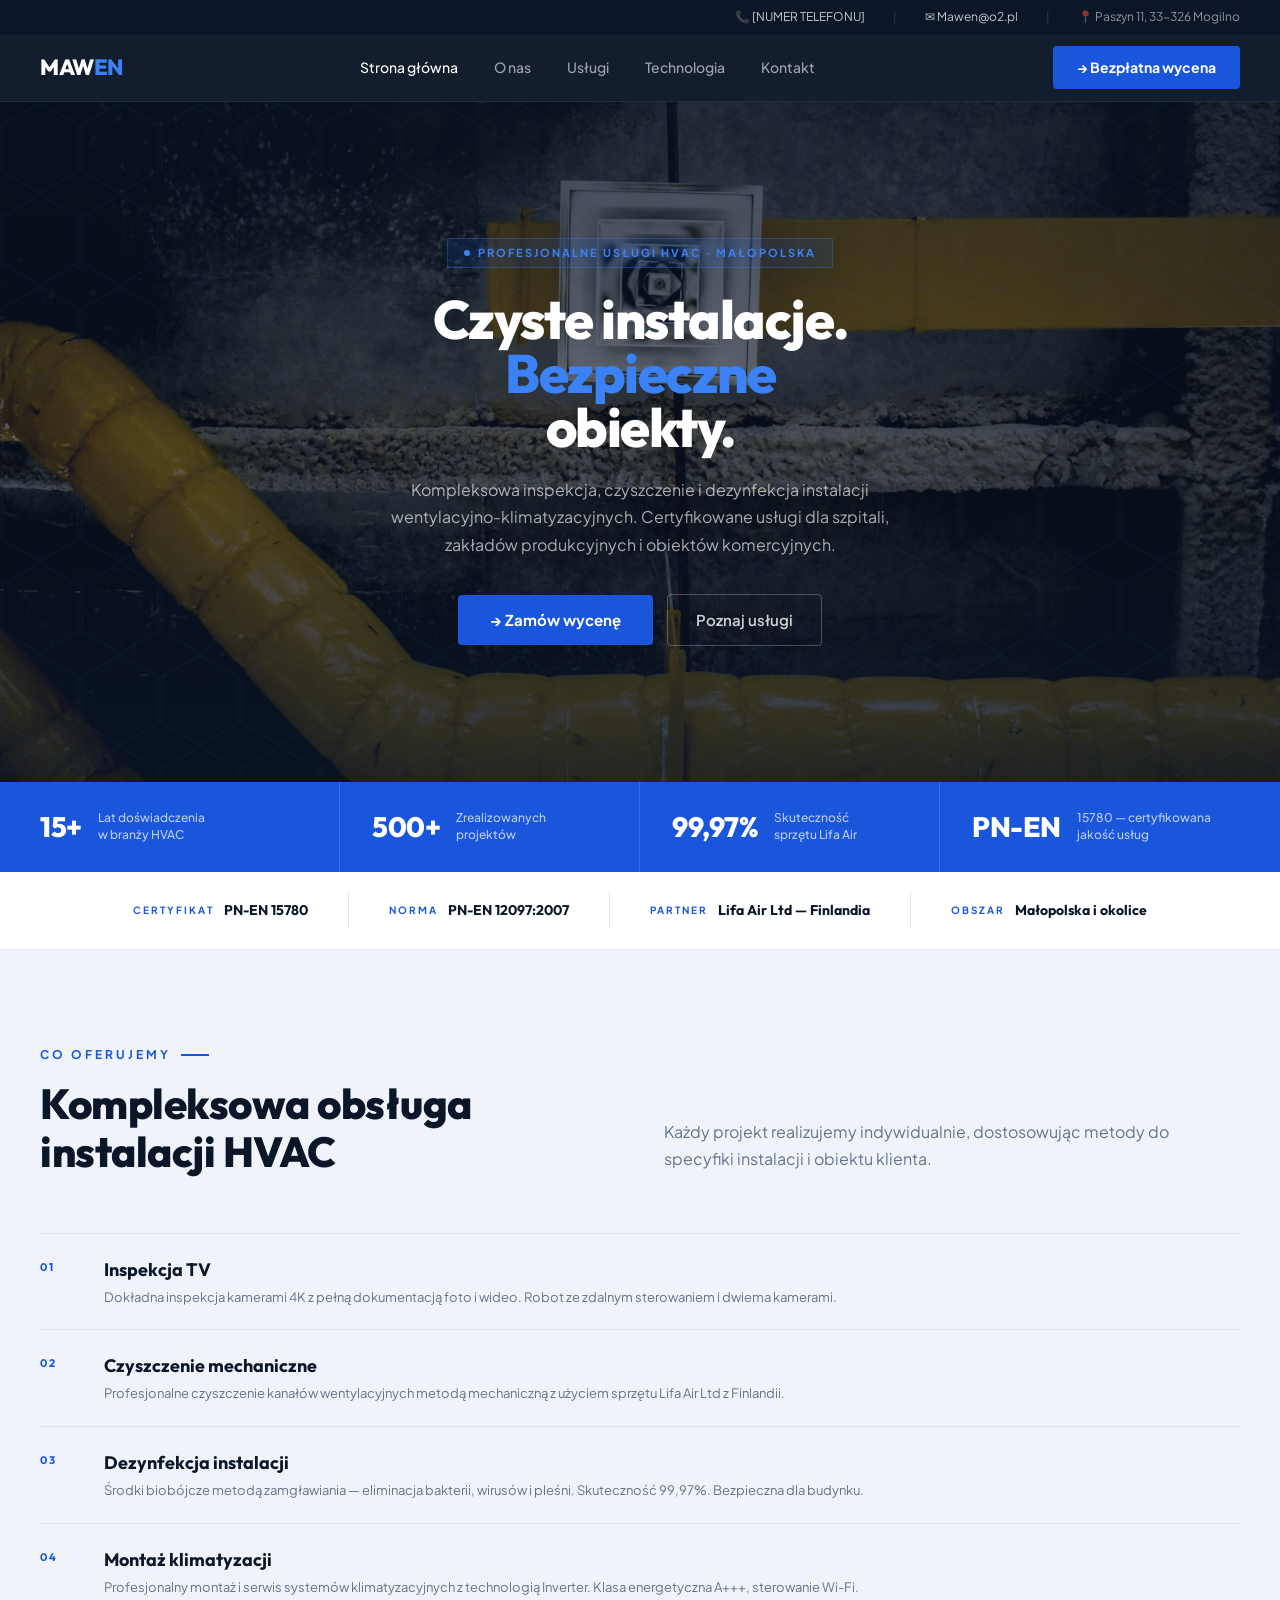
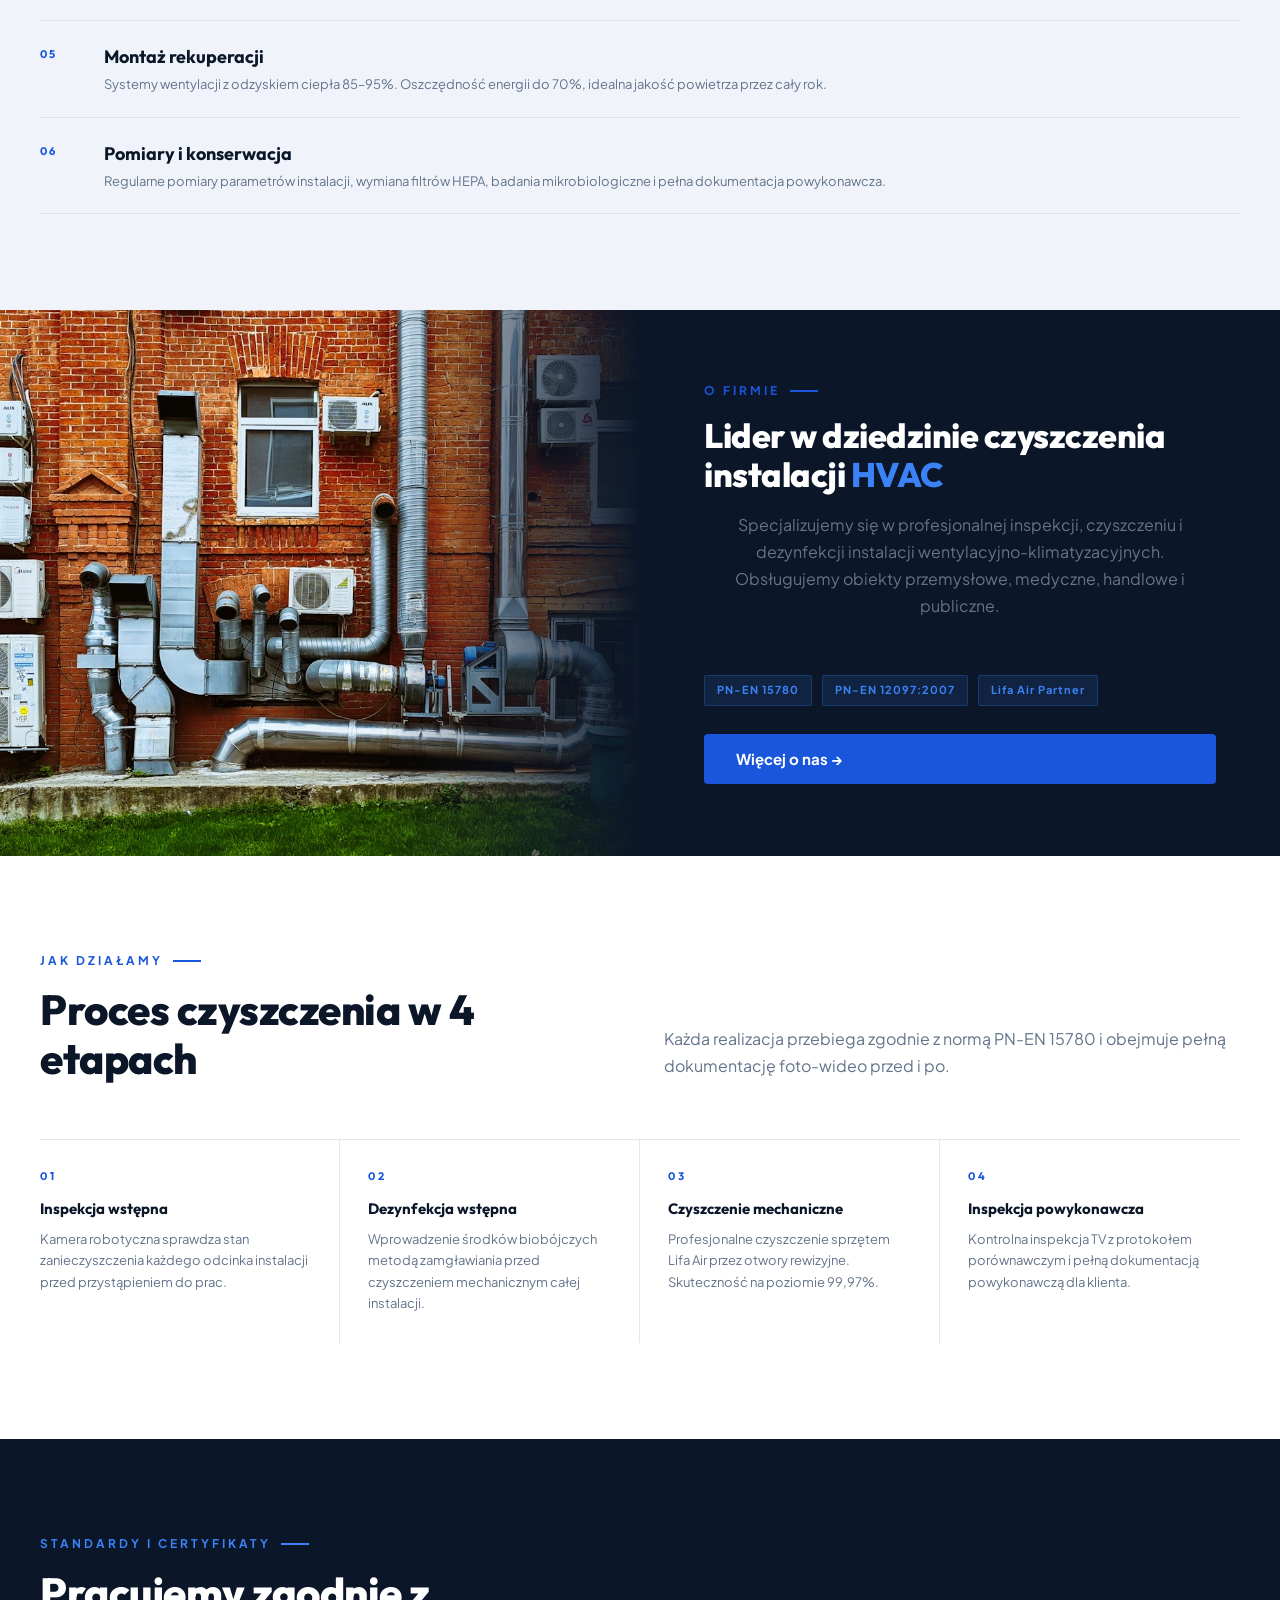
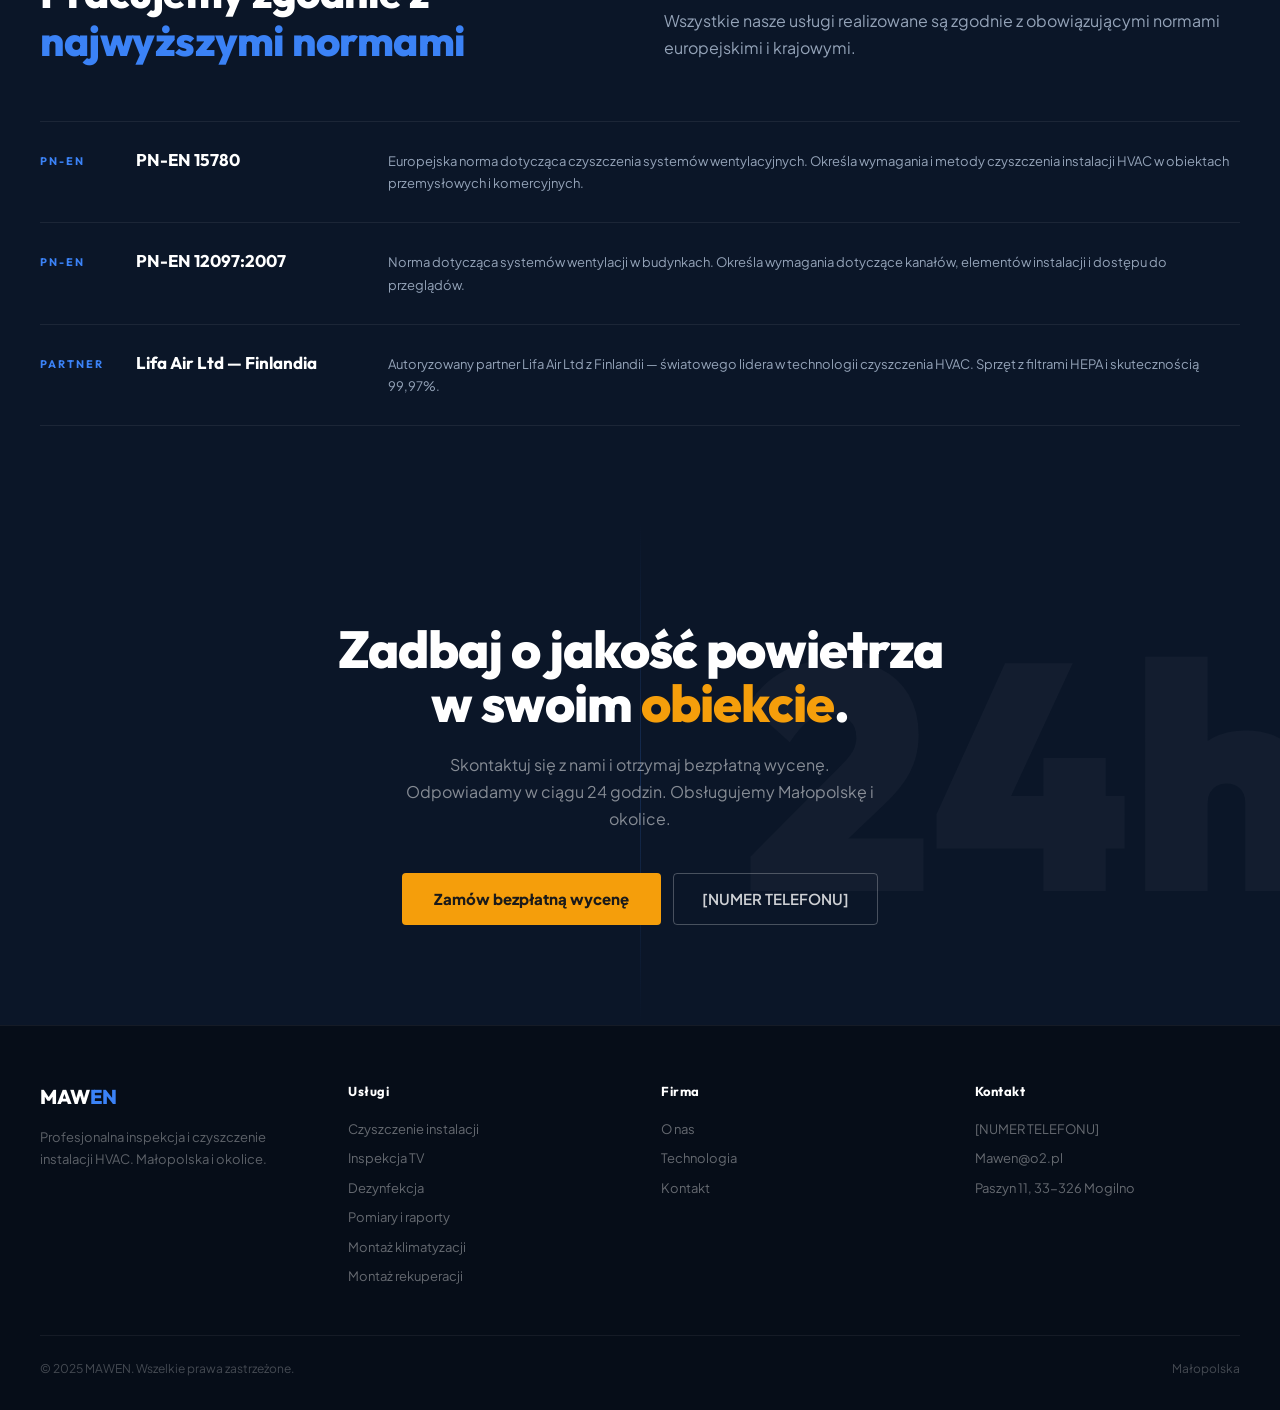
==== commit 7dccaaa4: "aktualizacja e-mail" ====
--- a/index.html
+++ b/index.html
@@ -7,7 +7,7 @@
 <meta name="description" content="MAWEN — profesjonalne czyszczenie, inspekcja TV i dezynfekcja instalacji wentylacyjno-klimatyzacyjnych HVAC. Certyfikowane usługi dla szpitali, zakładów przemysłowych i obiektów komercyjnych. Paszyn, Małopolska.">
 <link rel="preconnect" href="https://fonts.googleapis.com">
 <link href="https://fonts.googleapis.com/css2?family=Outfit:wght@400;700;800;900&family=Plus+Jakarta+Sans:wght@400;500;600;700&display=swap" rel="stylesheet">
-<link rel="icon" type="image/svg+xml" href="/favicon.svg">
+<link rel="icon" type="image/svg+xml" href="favicon.svg">
 <link rel="stylesheet" href="styles/site.css">
 </head>
 <body>
@@ -15,7 +15,7 @@
 <div class="topbar">
   <a href="tel:[NUMER TELEFONU]">📞 [NUMER TELEFONU]</a>
   <span class="topbar-sep">|</span>
-  <a href="mailto:[EMAIL]">✉ [EMAIL]</a>
+  <a href="mailto:Mawen@o2.pl">✉ Mawen@o2.pl</a>
   <span class="topbar-sep">|</span>
   <span>📍 Paszyn 11, 33-326 Mogilno</span>
 </div>
@@ -290,7 +290,7 @@
       <h4>Kontakt</h4>
       <ul>
         <li><a href="tel:[NUMER TELEFONU]">[NUMER TELEFONU]</a></li>
-        <li><a href="mailto:[EMAIL]">[EMAIL]</a></li>
+        <li><a href="mailto:Mawen@o2.pl">Mawen@o2.pl</a></li>
         <li>Paszyn 11, 33-326 Mogilno</li>
       </ul>
     </div>
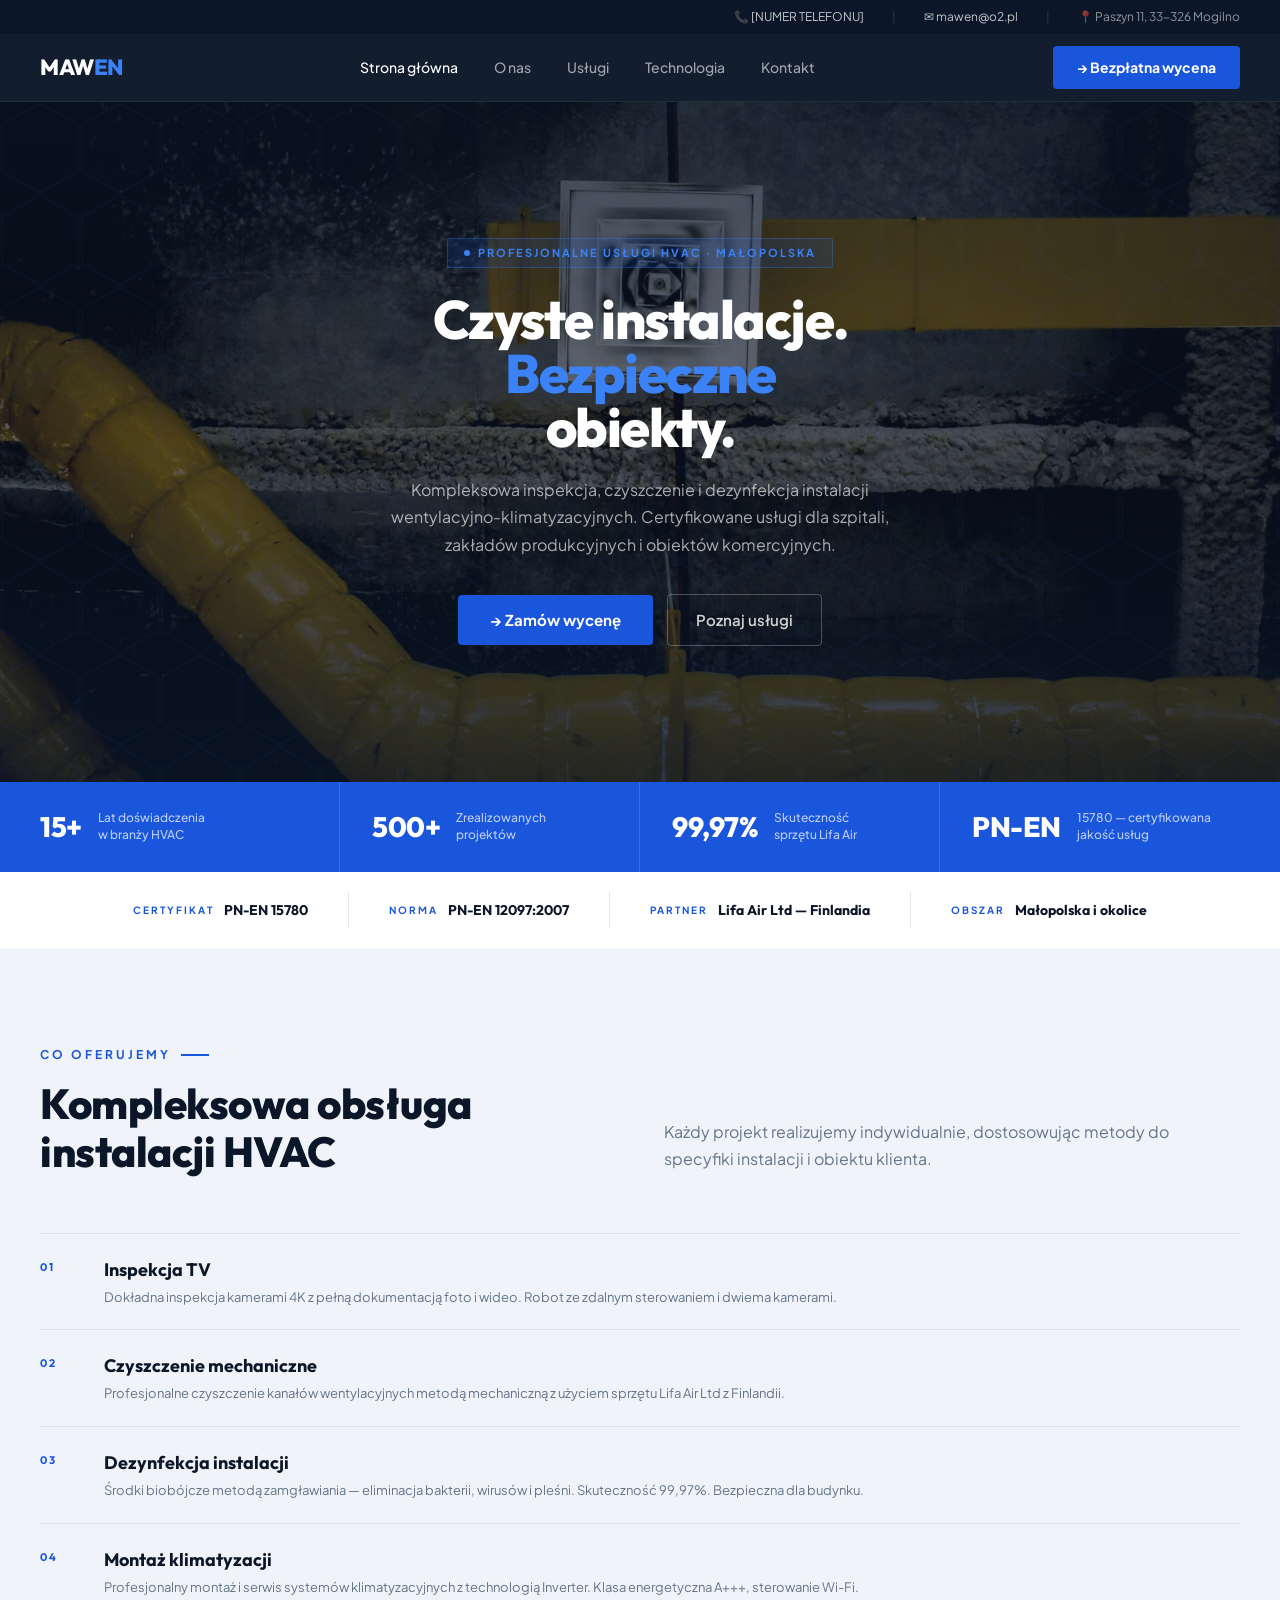
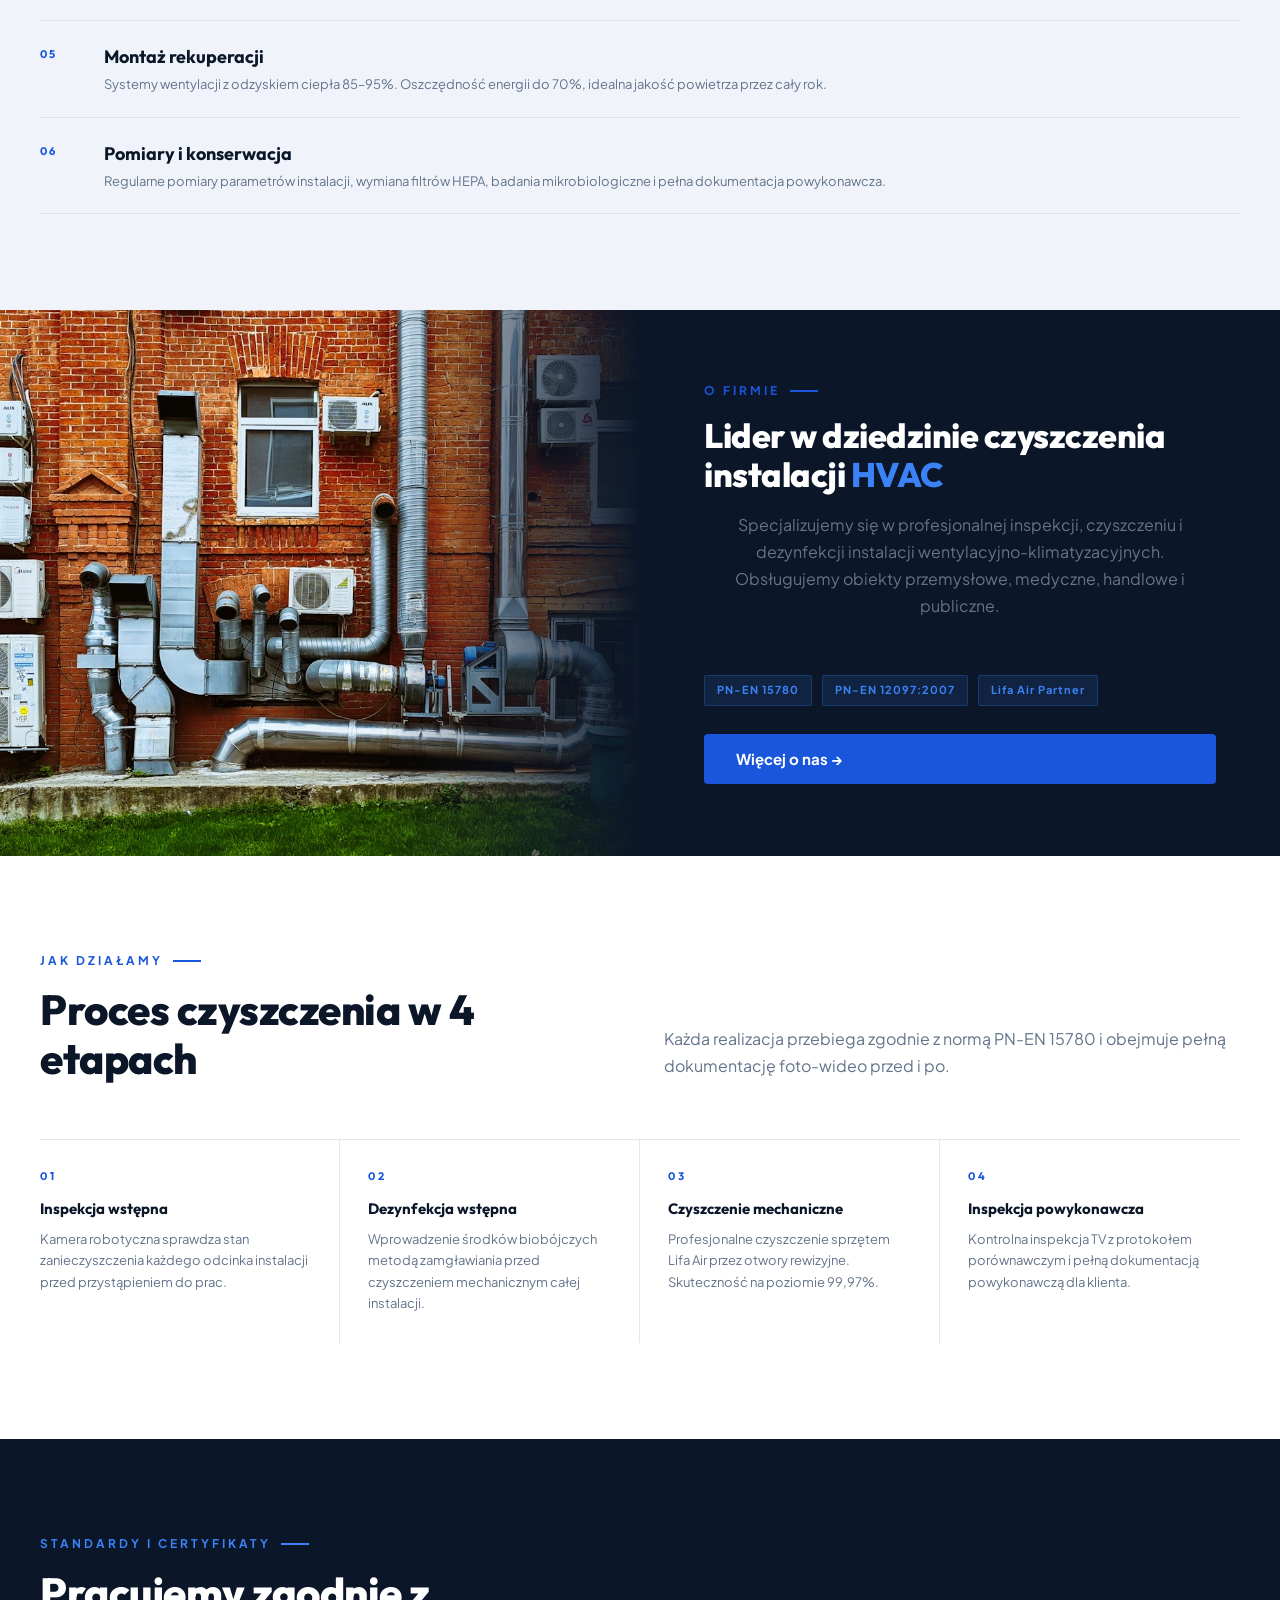
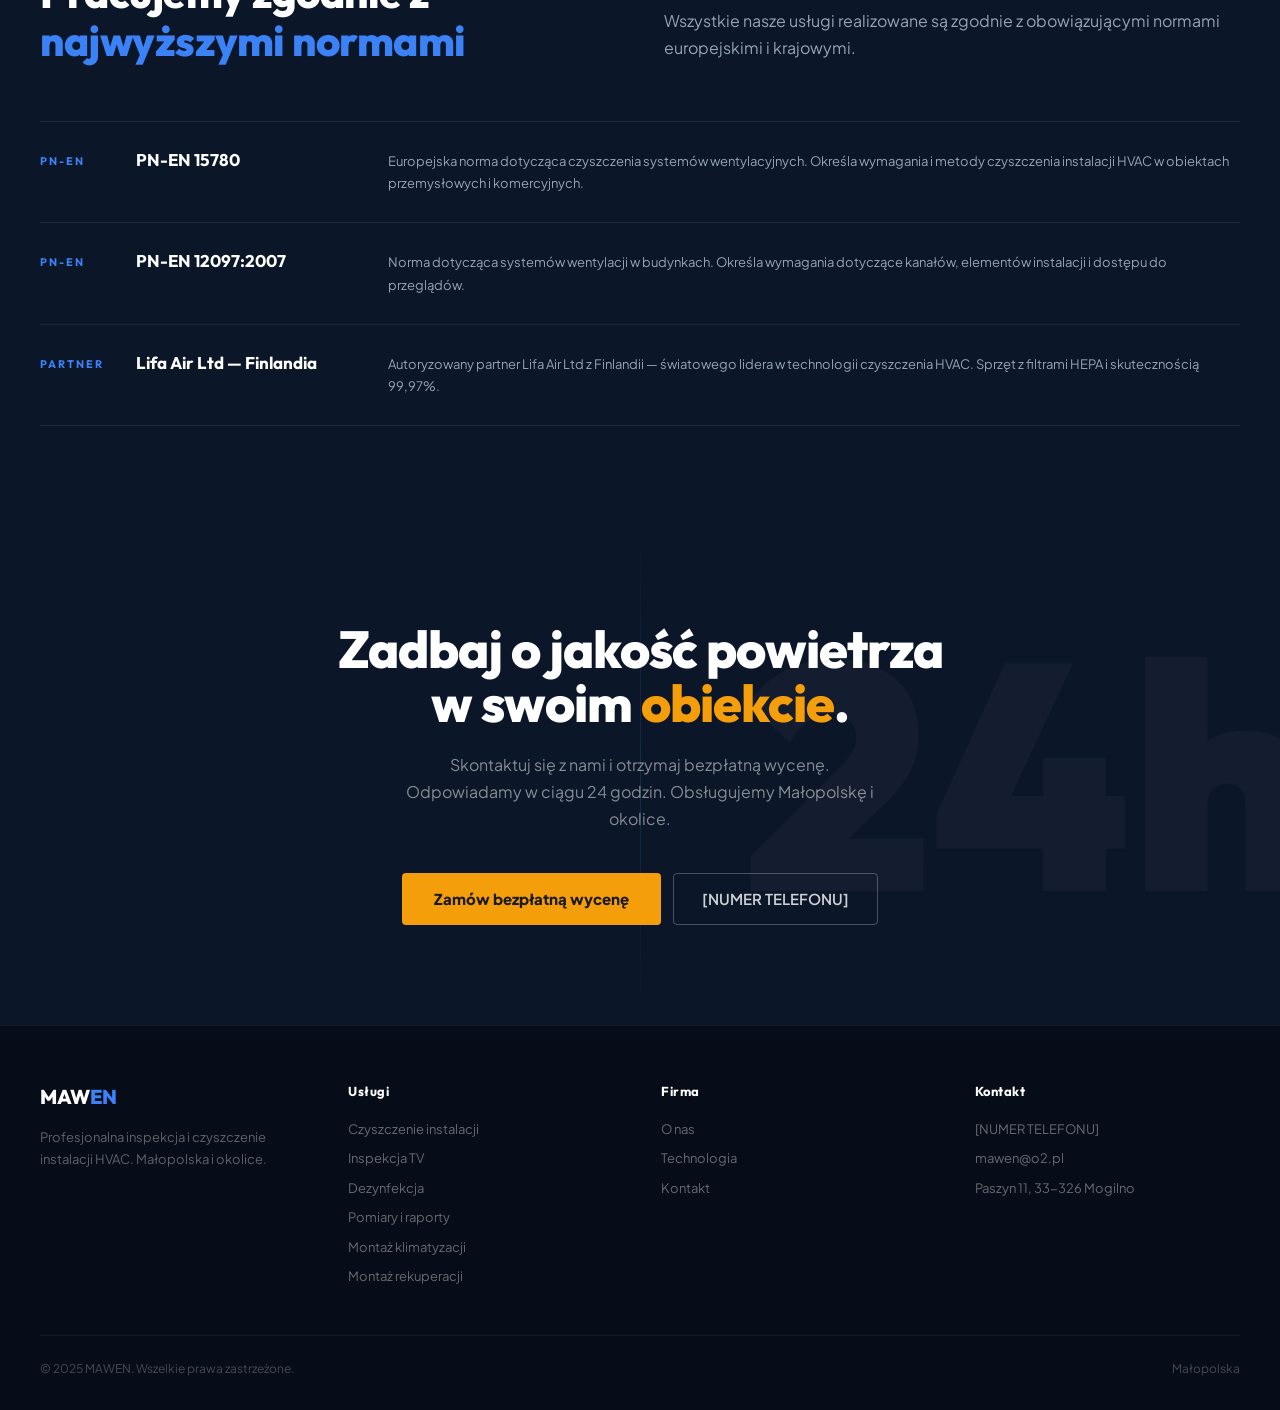
==== commit 6b36243c: "aktualizacja e-mail z malej litery" ====
--- a/index.html
+++ b/index.html
@@ -15,7 +15,7 @@
 <div class="topbar">
   <a href="tel:[NUMER TELEFONU]">📞 [NUMER TELEFONU]</a>
   <span class="topbar-sep">|</span>
-  <a href="mailto:Mawen@o2.pl">✉ Mawen@o2.pl</a>
+  <a href="mailto:mawen@o2.pl">✉ mawen@o2.pl</a>
   <span class="topbar-sep">|</span>
   <span>📍 Paszyn 11, 33-326 Mogilno</span>
 </div>
@@ -290,7 +290,7 @@
       <h4>Kontakt</h4>
       <ul>
         <li><a href="tel:[NUMER TELEFONU]">[NUMER TELEFONU]</a></li>
-        <li><a href="mailto:Mawen@o2.pl">Mawen@o2.pl</a></li>
+        <li><a href="mailto:mawen@o2.pl">mawen@o2.pl</a></li>
         <li>Paszyn 11, 33-326 Mogilno</li>
       </ul>
     </div>
